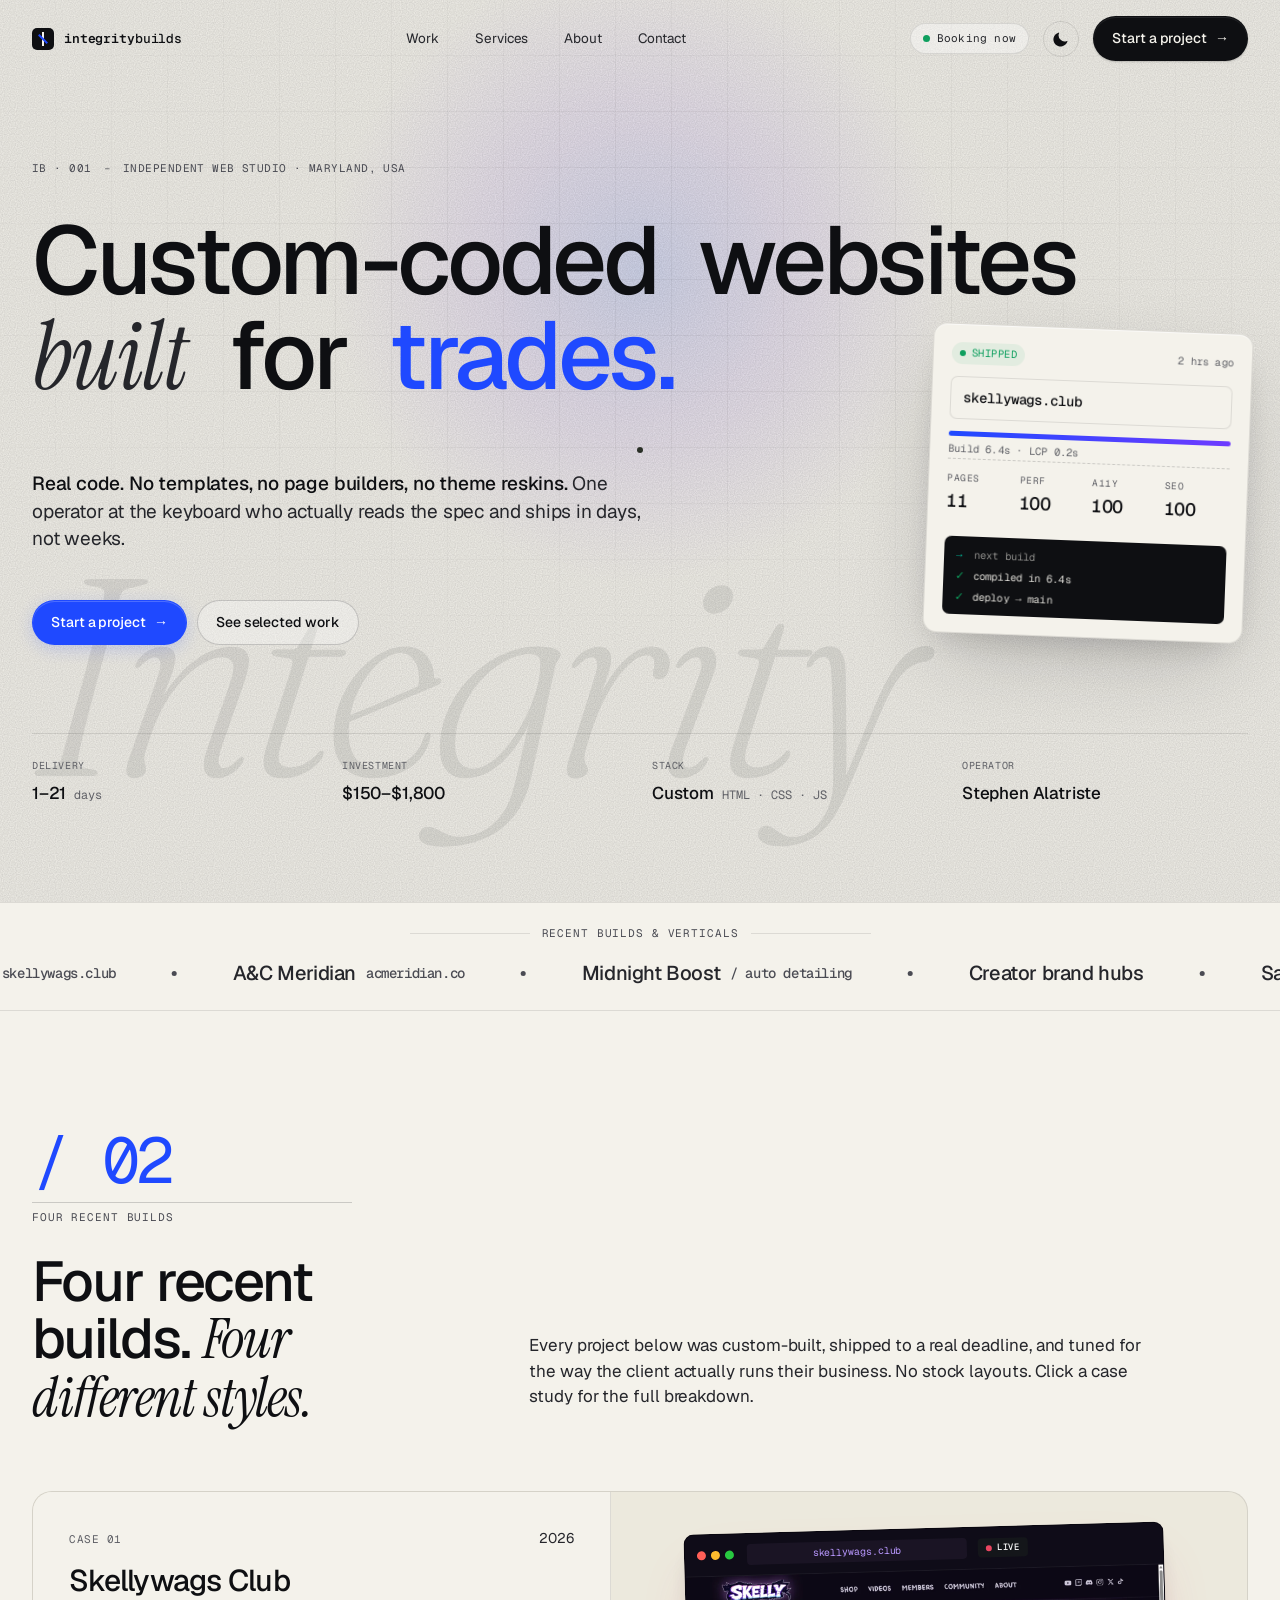
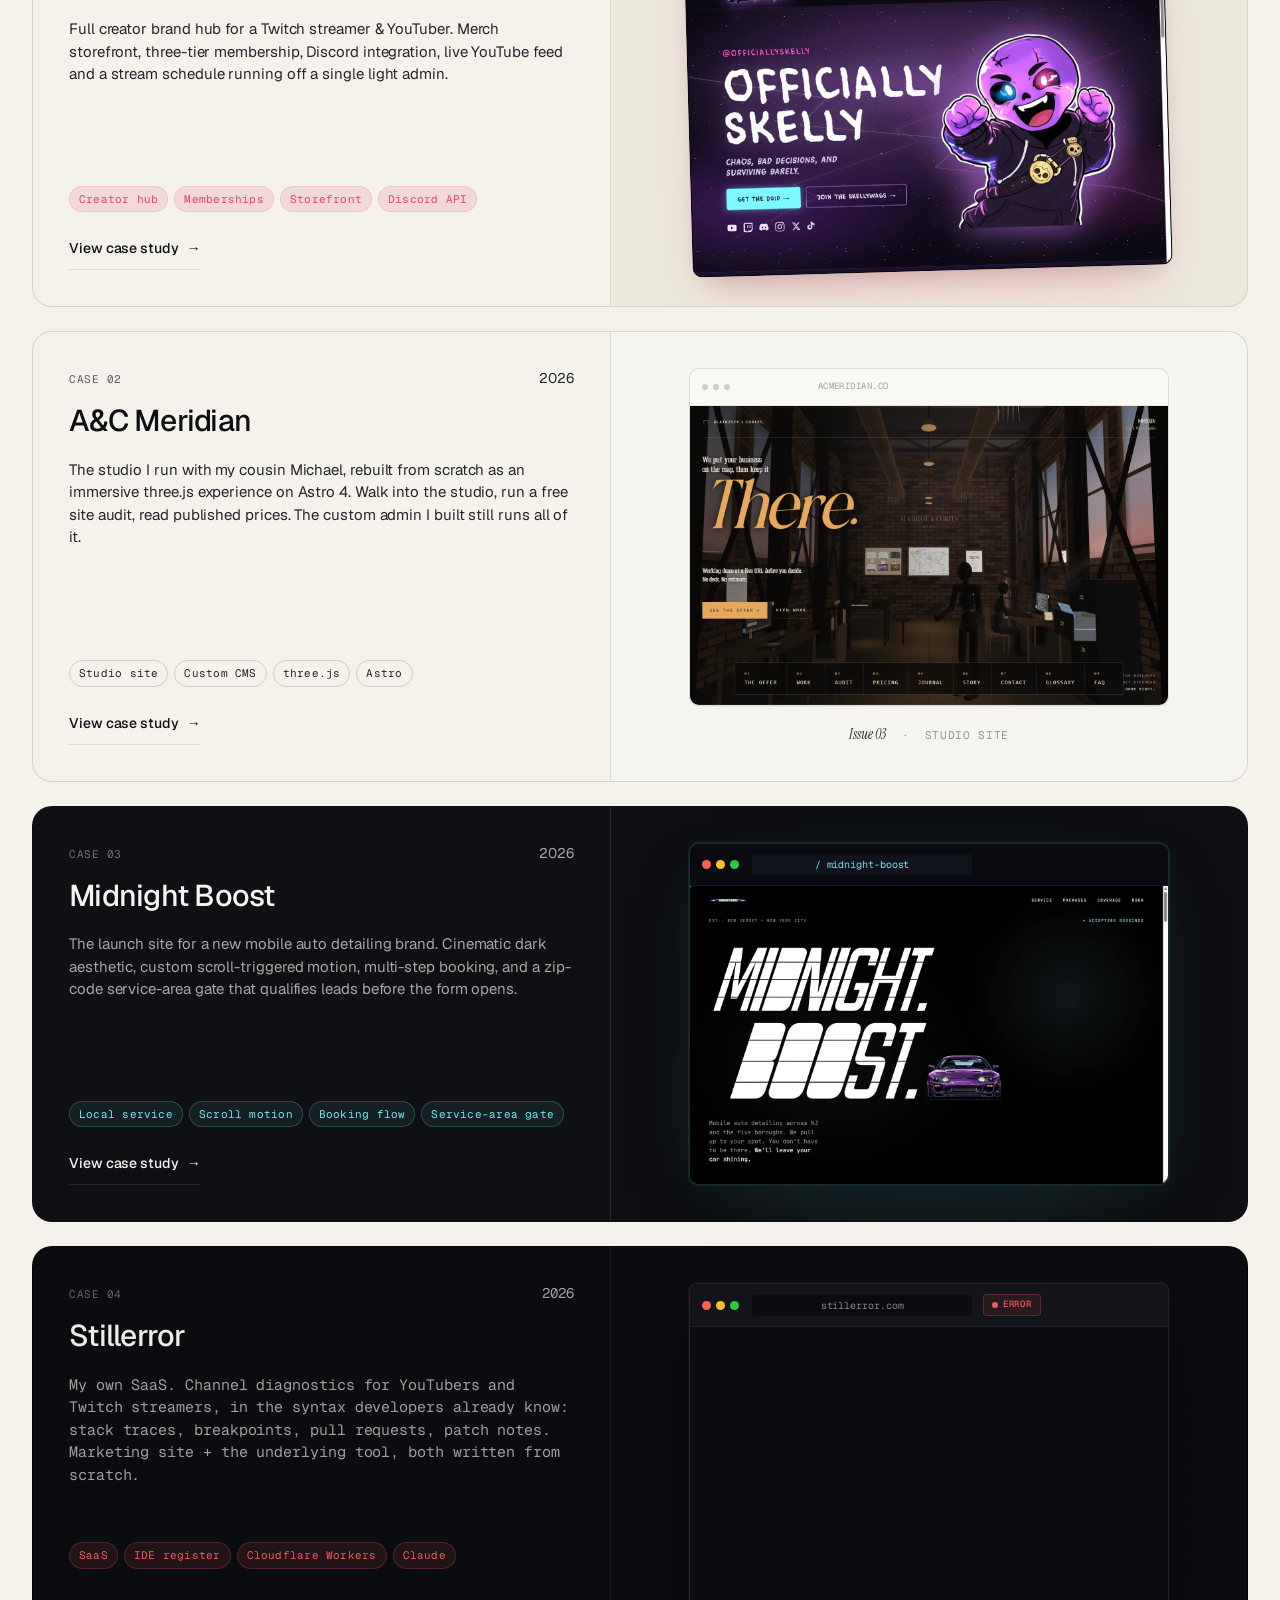
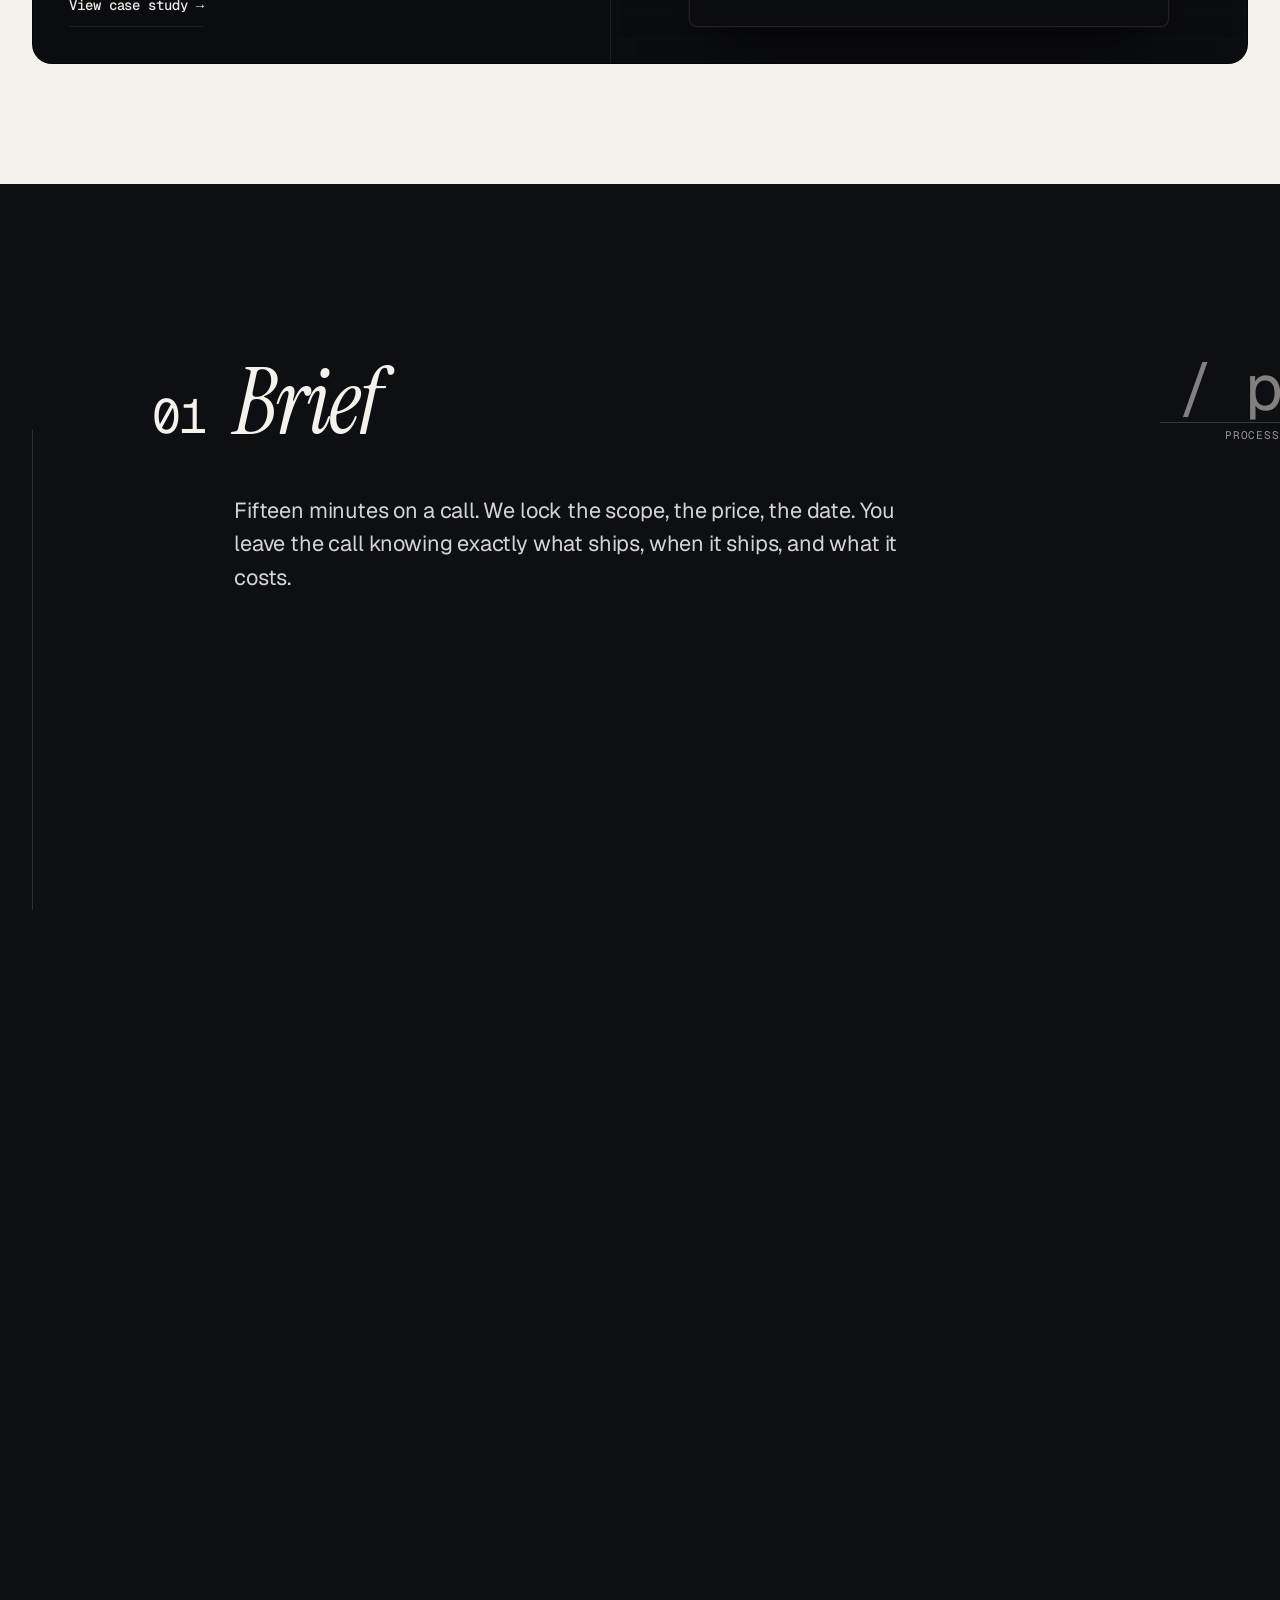
==== index.html @ 6f281c6d "Initial commit: IntegrityBuilds portfolio site Source for https://integritybuilds.dev. Hand-coded st" ====
<!doctype html>
<html lang="en">
<head>
  <meta charset="utf-8" />
  <meta name="viewport" content="width=device-width, initial-scale=1" />
  <script src="theme-init.js"></script>
  <link rel="icon" href="favicon.svg" type="image/svg+xml" />
  <link rel="icon" href="favicon.ico" sizes="any" />
  <link rel="apple-touch-icon" href="favicon-64.png" />
  <meta name="description" content="Stephen Alatriste. Maryland. Custom-coded websites for content creators and small businesses. No templates. Live in days, not weeks." />
  <link rel="canonical" href="https://integritybuilds.dev/" />
  <meta property="og:type" content="website" />
  <meta property="og:url" content="https://integritybuilds.dev/" />
  <meta property="og:title" content="IntegrityBuilds. Custom-coded websites for creators & small business" />
  <meta property="og:description" content="Stephen Alatriste. Maryland. Custom-coded websites for content creators and small businesses. No templates. Live in days, not weeks." />
  <meta property="og:image" content="https://integritybuilds.dev/images/og/index.jpg" />
  <meta property="og:image:width" content="1200" />
  <meta property="og:image:height" content="630" />
  <meta name="twitter:card" content="summary_large_image" />
  <meta name="twitter:title" content="IntegrityBuilds. Custom-coded websites for creators & small business" />
  <meta name="twitter:description" content="Stephen Alatriste. Maryland. Custom-coded websites for content creators and small businesses. No templates. Live in days, not weeks." />
  <meta name="twitter:image" content="https://integritybuilds.dev/images/og/index.jpg" />
  <title>IntegrityBuilds. Custom-coded websites for creators &amp; small business</title>
  <link rel="preload" as="font" type="font/woff2" crossorigin href="vendor/fonts/geist-latin.woff2" />
  <link rel="stylesheet" href="styles.css?v=__BUILD__" />
  <script src="vendor/lenis-1.1.13.min.js" defer></script>
  <script type="application/ld+json">
  {
    "@context": "https://schema.org",
    "@graph": [
      {
        "@type": "Person",
        "@id": "https://integritybuilds.dev/#stephen",
        "name": "Stephen Alatriste",
        "jobTitle": "Founder, IntegrityBuilds",
        "url": "https://integritybuilds.dev/",
        "email": "stephenalatriste@integritybuilds.dev",
        "address": { "@type": "PostalAddress", "addressRegion": "MD", "addressCountry": "US" },
        "knowsAbout": ["Web development", "HTML", "CSS", "JavaScript", "Custom websites", "Creator economy", "Local business websites"],
        "sameAs": [
          "https://www.fiverr.com/integritybuilds",
          "https://www.upwork.com/freelancers/stephena125"
        ]
      },
      {
        "@type": ["ProfessionalService", "Organization"],
        "@id": "https://integritybuilds.dev/#studio",
        "name": "IntegrityBuilds",
        "url": "https://integritybuilds.dev/",
        "logo": "https://integritybuilds.dev/favicon-64.png",
        "image": "https://integritybuilds.dev/images/og/index.jpg",
        "founder": { "@id": "https://integritybuilds.dev/#stephen" },
        "areaServed": "Worldwide",
        "priceRange": "$150-$1,800",
        "description": "Custom-coded websites for content creators and small businesses. No templates, no page builders.",
        "contactPoint": {
          "@type": "ContactPoint",
          "contactType": "customer service",
          "email": "stephenalatriste@integritybuilds.dev",
          "availableLanguage": ["en"]
        },
        "sameAs": [
          "https://www.fiverr.com/integritybuilds",
          "https://www.upwork.com/freelancers/stephena125"
        ],
        "hasOfferCatalog": {
          "@type": "OfferCatalog",
          "name": "Website services",
          "itemListElement": [
            { "@type": "Offer", "itemOffered": { "@type": "Service", "name": "Landing Page", "serviceType": "Landing page design and development", "provider": { "@id": "https://integritybuilds.dev/#studio" } }, "priceSpecification": { "@type": "PriceSpecification", "minPrice": 150, "maxPrice": 400, "priceCurrency": "USD" } },
            { "@type": "Offer", "itemOffered": { "@type": "Service", "name": "Small Business Site", "serviceType": "Small business website design and development", "provider": { "@id": "https://integritybuilds.dev/#studio" } }, "priceSpecification": { "@type": "PriceSpecification", "minPrice": 400, "maxPrice": 900, "priceCurrency": "USD" } },
            { "@type": "Offer", "itemOffered": { "@type": "Service", "name": "Creator Brand Hub", "serviceType": "Creator brand hub design and development", "provider": { "@id": "https://integritybuilds.dev/#studio" } }, "priceSpecification": { "@type": "PriceSpecification", "minPrice": 900, "maxPrice": 1800, "priceCurrency": "USD" } }
          ]
        }
      }
    ]
  }
  </script>
</head>
<body>

  <a href="#work" class="skip-to-content">Skip to content</a>
  <!-- ================== NAV ================== -->
  <nav class="nav">
    <div class="wrap nav-inner">
      <a class="brand" href="index.html" aria-label="IntegrityBuilds home">
        <span class="brand-mark" aria-hidden="true"></span>
        <span class="brand-name"><b>integrity</b>builds</span>
      </a>
      <div class="nav-links">
        <a href="#work">Work</a>
        <a href="#services">Services</a>
        <a href="#about">About</a>
        <a href="#contact">Contact</a>
      </div>
      <div class="nav-right">
        <span class="status-pill"><span class="status-dot"></span> Booking now</span>
        <button type="button" class="theme-toggle" data-theme-toggle aria-label="Toggle dark mode" title="Toggle dark mode">
          <svg class="theme-icon theme-icon-sun" viewBox="0 0 24 24" width="18" height="18" aria-hidden="true">
            <circle cx="12" cy="12" r="4" fill="currentColor" />
            <g stroke="currentColor" stroke-width="1.6" stroke-linecap="round">
              <line x1="12" y1="2" x2="12" y2="5" />
              <line x1="12" y1="19" x2="12" y2="22" />
              <line x1="2" y1="12" x2="5" y2="12" />
              <line x1="19" y1="12" x2="22" y2="12" />
              <line x1="4.5" y1="4.5" x2="6.6" y2="6.6" />
              <line x1="17.4" y1="17.4" x2="19.5" y2="19.5" />
              <line x1="4.5" y1="19.5" x2="6.6" y2="17.4" />
              <line x1="17.4" y1="6.6" x2="19.5" y2="4.5" />
            </g>
          </svg>
          <svg class="theme-icon theme-icon-moon" viewBox="0 0 24 24" width="18" height="18" aria-hidden="true">
            <path d="M20 14.5A8 8 0 0 1 9.5 4a0.5 0.5 0 0 0-0.8-0.5A9.5 9.5 0 1 0 20.5 15.3a0.5 0.5 0 0 0-0.5-0.8z" fill="currentColor" />
          </svg>
        </button>
        <a href="#contact" class="btn btn-primary">Start a project <span class="arrow">→</span></a>
      </div>
    </div>
  </nav>

  <main>

  <!-- ================== HERO ================== -->
  <header class="hero">
    <div class="hero-grid" aria-hidden="true"></div>
    <div class="hero-aurora" aria-hidden="true"></div>
    <div class="hero-noise" aria-hidden="true"></div>
    <div class="hero-mark" aria-hidden="true">Integrity</div>

    <div class="wrap hero-inner">
      <div class="hero-top-row">
        <span class="mono">IB · 001</span>
        <span class="mono" style="color:var(--mute)">–</span>
        <span class="mono">Independent web studio · Maryland, USA</span>
      </div>

      <h1 class="hero-h1 kinetic-reveal">
        <span class="kw lede-stress">Custom-coded</span>
        <span class="kw">websites</span>
        <span class="kw"><span class="serif-italic">built</span></span>
        <span class="kw">for</span>
        <span class="kw word-cycle" aria-live="polite">
          <span class="cycle-track">
            <span class="cw">creators.</span>
            <span class="cw">streamers.</span>
            <span class="cw">trades.</span>
            <span class="cw">retailers.</span>
            <span class="cw">founders.</span>
            <span class="cw">shops.</span>
          </span>
        </span>
      </h1>

      <!-- floating product card - Stripe-style hero composition -->
      <aside class="ship-card" aria-hidden="true">
        <div class="ship-card-head">
          <span class="ship-live"><span class="ship-dot"></span> Shipped</span>
          <span class="ship-time">2 hrs ago</span>
        </div>
        <div class="ship-card-url">skellywags.club</div>
        <div class="ship-bar">
          <div class="ship-bar-fill"></div>
          <span class="ship-bar-label">Build 6.4s · LCP 0.2s</span>
        </div>
        <div class="ship-card-foot">
          <div class="ship-stat"><span class="ship-stat-k">Pages</span><span class="ship-stat-v">11</span></div>
          <div class="ship-stat"><span class="ship-stat-k">Perf</span><span class="ship-stat-v">100</span></div>
          <div class="ship-stat"><span class="ship-stat-k">A11y</span><span class="ship-stat-v">100</span></div>
          <div class="ship-stat"><span class="ship-stat-k">SEO</span><span class="ship-stat-v">100</span></div>
        </div>
        <div class="ship-card-log">
          <span class="log-line"><span class="log-tag">→</span> next build</span>
          <span class="log-line ok"><span class="log-tag">✓</span> compiled in 6.4s</span>
          <span class="log-line ok"><span class="log-tag">✓</span> deploy → main</span>
        </div>
      </aside>

      <div class="hero-sub-row">
        <p class="hero-sub">
          <b>Real code. No templates, no page builders, no theme reskins.</b>
          One operator at the keyboard who actually reads the spec and ships in days, not weeks.
        </p>
        <div class="hero-ctas">
          <a class="btn btn-accent" href="#contact">Start a project <span class="arrow">→</span></a>
          <a class="btn btn-ghost" href="#work">See selected work</a>
        </div>
      </div>

      <div class="hero-meta">
        <div class="hero-meta-cell">
          <span class="mono-tiny">Delivery</span>
          <div class="v">1–21 <small>days</small></div>
        </div>
        <div class="hero-meta-cell">
          <span class="mono-tiny">Investment</span>
          <div class="v">$150–$1,800</div>
        </div>
        <div class="hero-meta-cell">
          <span class="mono-tiny">Stack</span>
          <div class="v">Custom <small>HTML · CSS · JS</small></div>
        </div>
        <div class="hero-meta-cell">
          <span class="mono-tiny">Operator</span>
          <div class="v">Stephen Alatriste</div>
        </div>
      </div>
    </div>
  </header>

  <!-- ================== MARQUEE / TRUST ================== -->
  <section class="marquee-section">
    <div class="wrap">
      <div class="label">Recent builds &amp; verticals</div>
    </div>
    <div class="marquee">
      <span class="marquee-item">Skellywags Club <span class="domain">skellywags.club</span></span>
      <span class="marquee-item"><span class="dot"></span></span>
      <span class="marquee-item">A&amp;C Meridian <span class="domain">acmeridian.co</span></span>
      <span class="marquee-item"><span class="dot"></span></span>
      <span class="marquee-item">Midnight Boost <span class="domain">/ auto detailing</span></span>
      <span class="marquee-item"><span class="dot"></span></span>
      <span class="marquee-item">Creator brand hubs</span>
      <span class="marquee-item"><span class="dot"></span></span>
      <span class="marquee-item">SaaS landing pages</span>
      <span class="marquee-item"><span class="dot"></span></span>
      <span class="marquee-item">Local service businesses</span>
      <span class="marquee-item"><span class="dot"></span></span>
      <!-- duplicate for seamless loop -->
      <span class="marquee-item">Skellywags Club <span class="domain">skellywags.club</span></span>
      <span class="marquee-item"><span class="dot"></span></span>
      <span class="marquee-item">A&amp;C Meridian <span class="domain">acmeridian.co</span></span>
      <span class="marquee-item"><span class="dot"></span></span>
      <span class="marquee-item">Midnight Boost <span class="domain">/ auto detailing</span></span>
      <span class="marquee-item"><span class="dot"></span></span>
      <span class="marquee-item">Creator brand hubs</span>
      <span class="marquee-item"><span class="dot"></span></span>
      <span class="marquee-item">SaaS landing pages</span>
      <span class="marquee-item"><span class="dot"></span></span>
      <span class="marquee-item">Local service businesses</span>
      <span class="marquee-item"><span class="dot"></span></span>
    </div>
  </section>

  <!-- ================== SELECTED WORK ================== -->
  <section class="section" id="work">
    <div class="wrap">
      <div class="section-head reveal">
        <div>
          <div class="section-eyebrow">
            <span class="num">/ 02</span>
            <span class="lbl">Four recent builds</span>
          </div>
          <h2>Four recent builds. <span class="serif-italic">Four different styles.</span></h2>
        </div>
        <p class="section-desc">
          Every project below was custom-built, shipped to a real deadline, and tuned for the way the
          client actually runs their business. No stock layouts. Click a case study for the full breakdown.
        </p>
      </div>

      <div class="work-grid">
        <!-- Skellywags -->
        <a href="work/skellywags.html" class="work-card work-card-skelly reveal">
          <div class="work-card-meta">
            <div class="work-card-row">
              <span class="k">Case 01</span>
              <span class="v">2026</span>
            </div>
            <h3 class="work-card-title">Skellywags Club</h3>
            <p class="work-card-summary">
              Full creator brand hub for a Twitch streamer &amp; YouTuber. Merch storefront,
              three-tier membership, Discord integration, live YouTube feed and a stream
              schedule running off a single light admin.
            </p>
            <div class="work-tags">
              <span class="work-tag">Creator hub</span>
              <span class="work-tag">Memberships</span>
              <span class="work-tag">Storefront</span>
              <span class="work-tag">Discord API</span>
            </div>
            <span class="work-card-link">View case study <span class="arrow">→</span></span>
          </div>
          <div class="work-card-preview">
            <div class="preview-window preview-skelly has-image">
              <div class="preview-chrome">
                <span class="dot"></span><span class="dot"></span><span class="dot"></span>
                <span class="url">skellywags.club</span>
                <span class="chrome-pill chrome-pill-live"><span class="chrome-pill-dot"></span>LIVE</span>
              </div>
              <div class="preview-body">
                <img src="images/work/skellywags.webp" alt="Skellywags Club home page" loading="eager" decoding="async" fetchpriority="high" width="1440" height="900" />
              </div>
            </div>
          </div>
        </a>

        <!-- A&C Meridian -->
        <a href="work/acmeridian.html" class="work-card work-card-meridian reveal">
          <div class="work-card-meta">
            <div class="work-card-row">
              <span class="k">Case 02</span>
              <span class="v">2026</span>
            </div>
            <h3 class="work-card-title">A&amp;C Meridian</h3>
            <p class="work-card-summary">
              The studio I run with my cousin Michael, rebuilt from scratch as an immersive
              three.js experience on Astro 4. Walk into the studio, run a free site audit, read
              published prices. The custom admin I built still runs all of it.
            </p>
            <div class="work-tags">
              <span class="work-tag">Studio site</span>
              <span class="work-tag">Custom CMS</span>
              <span class="work-tag">three.js</span>
              <span class="work-tag">Astro</span>
            </div>
            <span class="work-card-link">View case study <span class="arrow">→</span></span>
          </div>
          <div class="work-card-preview">
            <div class="preview-window preview-meridian has-image">
              <div class="preview-chrome">
                <span class="dot"></span><span class="dot"></span><span class="dot"></span>
                <span class="url">acmeridian.co</span>
              </div>
              <div class="preview-body">
                <img src="images/work/acmeridian.webp" alt="A&amp;C Meridian home page" loading="lazy" decoding="async" width="1440" height="900" />
              </div>
            </div>
            <p class="preview-caption"><span class="serif-italic">Issue 03</span> &nbsp;·&nbsp; Studio site</p>
          </div>
        </a>

        <!-- Midnight Boost -->
        <a href="work/midnight-boost.html" class="work-card work-card-midnight reveal">
          <div class="work-card-meta">
            <div class="work-card-row">
              <span class="k">Case 03</span>
              <span class="v">2026</span>
            </div>
            <h3 class="work-card-title">Midnight Boost</h3>
            <p class="work-card-summary">
              The launch site for a new mobile auto detailing brand. Cinematic dark
              aesthetic, custom scroll-triggered motion, multi-step booking, and a
              zip-code service-area gate that qualifies leads before the form opens.
            </p>
            <div class="work-tags">
              <span class="work-tag">Local service</span>
              <span class="work-tag">Scroll motion</span>
              <span class="work-tag">Booking flow</span>
              <span class="work-tag">Service-area gate</span>
            </div>
            <span class="work-card-link">View case study <span class="arrow">→</span></span>
          </div>
          <div class="work-card-preview">
            <div class="preview-window preview-midnight has-image">
              <div class="preview-chrome">
                <span class="dot"></span><span class="dot"></span><span class="dot"></span>
                <span class="url">/ midnight-boost</span>
              </div>
              <div class="preview-body">
                <img src="images/work/midnight-boost.webp" alt="Midnight Boost mobile auto detailing home page" loading="lazy" decoding="async" width="1440" height="900" />
              </div>
            </div>
          </div>
        </a>

        <!-- Stillerror -->
        <a href="work/stillerror.html" class="work-card work-card-stillerror reveal">
          <div class="work-card-meta">
            <div class="work-card-row">
              <span class="k">Case 04</span>
              <span class="v">2026</span>
            </div>
            <h3 class="work-card-title">Stillerror</h3>
            <p class="work-card-summary">
              My own SaaS. Channel diagnostics for YouTubers and Twitch streamers, in the
              syntax developers already know: stack traces, breakpoints, pull requests,
              patch notes. Marketing site + the underlying tool, both written from scratch.
            </p>
            <div class="work-tags">
              <span class="work-tag">SaaS</span>
              <span class="work-tag">IDE register</span>
              <span class="work-tag">Cloudflare Workers</span>
              <span class="work-tag">Claude</span>
            </div>
            <span class="work-card-link">View case study <span class="arrow">→</span></span>
          </div>
          <div class="work-card-preview">
            <div class="preview-window preview-stillerror has-image">
              <div class="preview-chrome">
                <span class="dot"></span><span class="dot"></span><span class="dot"></span>
                <span class="url">stillerror.com</span>
                <span class="chrome-pill chrome-pill-error"><span class="chrome-pill-dot"></span>ERROR</span>
              </div>
              <div class="preview-body">
                <img src="images/work/stillerror.webp" alt="Stillerror marketing site home page" loading="lazy" decoding="async" width="1440" height="900" />
              </div>
            </div>
          </div>
        </a>
      </div>
    </div>
  </section>

  <!-- ================== PROCESS (scroll-pinned interstitial) ================== -->
  <section class="process" id="process" aria-label="How a project moves from brief to ship">
    <div class="process-pin">
      <div class="wrap process-stage">
        <div class="process-rail" aria-hidden="true">
          <div class="process-rail-thumb"></div>
        </div>
        <div class="process-eyebrow">
          <span class="process-eyebrow-num">/ p</span>
          <span class="process-eyebrow-lbl">Process</span>
        </div>
        <ol class="process-steps">
          <li class="process-step" data-step="1">
            <span class="process-step-num">01</span>
            <h3 class="process-step-label">Brief</h3>
            <p class="process-step-text">Fifteen minutes on a call. We lock the scope, the price, the date. You leave the call knowing exactly what ships, when it ships, and what it costs.</p>
          </li>
          <li class="process-step" data-step="2">
            <span class="process-step-num">02</span>
            <h3 class="process-step-label">Build</h3>
            <p class="process-step-text">One operator at the keyboard. Every line of HTML, CSS, and JavaScript read and written by hand. No delegation, no template reskin, no pattern-matched output.</p>
          </li>
          <li class="process-step" data-step="3">
            <span class="process-step-num">03</span>
            <h3 class="process-step-label">Ship</h3>
            <p class="process-step-text">Days, not weeks. On your domain, in your hosting account, with the source code handed off. You own everything. I'm here when you need me, gone when you don't.</p>
          </li>
        </ol>
      </div>
    </div>
  </section>

  <!-- ================== SERVICES & PRICING ================== -->
  <section class="section" id="services" style="padding-top: 40px;">
    <div class="wrap">
      <div class="section-head reveal">
        <div>
          <div class="section-eyebrow">
            <span class="num">/ 03</span>
            <span class="lbl">Services &amp; pricing</span>
          </div>
          <h2>Three tiers. Fixed scope. Predictable delivery.</h2>
        </div>
        <p class="section-desc">
          Pick the tier closest to your project and we'll lock the scope on a 15-minute call.
          Pricing is flat once we agree. No hourly creep, no surprise invoices. Payment is split 50/50:
          half on kickoff, half on launch.
        </p>
      </div>

      <div class="services-grid">
        <!-- Landing -->
        <div class="service-card reveal">
          <div class="service-head">
            <span class="mono-tiny">Tier I</span>
            <div class="service-name">Landing Page</div>
            <div class="service-sub">One-page conversion site for a single product, launch, or campaign.</div>
          </div>
          <div class="price-row">
            <div class="price-amount">$150</div>
            <div class="price-range">– $400</div>
          </div>
          <div class="service-divider"></div>
          <ul class="service-feat">
            <li>Single-page custom build, mobile-first</li>
            <li>Hero, features, social proof, CTA</li>
            <li>Email capture wired to your tool</li>
            <li>Analytics &amp; basic SEO meta</li>
            <li>2 revision rounds included</li>
          </ul>
          <div class="service-foot">
            <span class="service-deliver">↳ 5-day delivery</span>
            <a href="#contact" class="btn btn-ghost">Brief me <span class="arrow">→</span></a>
          </div>
        </div>

        <!-- Small business - featured -->
        <div class="service-card featured reveal" style="--reveal-delay: 80ms">
          <span class="featured-badge">Most booked</span>
          <div class="service-head">
            <span class="mono-tiny">Tier II</span>
            <div class="service-name">Small Business Site</div>
            <div class="service-sub">Multi-page site for service businesses, retailers, contractors.</div>
          </div>
          <div class="price-row">
            <div class="price-amount">$400</div>
            <div class="price-range">– $900</div>
          </div>
          <div class="service-divider"></div>
          <ul class="service-feat">
            <li>3–6 pages, custom design + code</li>
            <li>Contact / booking / quote forms</li>
            <li>Local SEO setup + Google Business sync</li>
            <li>Editable copy blocks (no CMS overhead)</li>
            <li>3 revision rounds included</li>
          </ul>
          <div class="service-foot">
            <span class="service-deliver">↳ 7–14 day delivery</span>
            <a href="#contact" class="btn btn-primary" style="background:var(--paper); color:var(--ink);">Brief me <span class="arrow">→</span></a>
          </div>
        </div>

        <!-- Creator brand hub -->
        <div class="service-card reveal" style="--reveal-delay: 160ms">
          <div class="service-head">
            <span class="mono-tiny">Tier III</span>
            <div class="service-name">Creator Brand Hub</div>
            <div class="service-sub">Full creator ecosystem: merch, members, integrations.</div>
          </div>
          <div class="price-row">
            <div class="price-amount">$900</div>
            <div class="price-range">– $1,800</div>
          </div>
          <div class="service-divider"></div>
          <ul class="service-feat">
            <li>Multi-page custom site with brand system</li>
            <li>Merch storefront + checkout</li>
            <li>Membership tiers + gated content</li>
            <li>Platform integrations (YouTube, Discord, Twitch)</li>
            <li>Unlimited revisions during build window</li>
          </ul>
          <div class="service-foot">
            <span class="service-deliver">↳ 14–21 day delivery</span>
            <a href="#contact" class="btn btn-ghost">Brief me <span class="arrow">→</span></a>
          </div>
        </div>
      </div>
    </div>
  </section>

  <!-- ================== ABOUT ================== -->
  <section class="section" id="about" style="padding-top: 40px;">
    <div class="wrap">
      <div class="section-head reveal">
        <div>
          <div class="section-eyebrow">
            <span class="num">/ 04</span>
            <span class="lbl">About the operator</span>
          </div>
          <h2>One person. Eight years on the web. Zero outsourcing.</h2>
        </div>
        <p class="section-desc">
          When you hire IntegrityBuilds you're not hiring an agency that subcontracts to someone
          in another time zone. You're hiring me, directly. The same person reads your brief, writes
          the code, and answers your messages.
        </p>
      </div>

      <div class="about">
        <div class="about-prose reveal">
          <p>
            I'm Stephen. Based in Maryland, USAF veteran, former intelligence analyst.
            Building websites started as a kid's hobby. <em>I started with templates and
            outgrew them.</em>
          </p>
          <p>
            The intel work taught me to read a brief carefully, ask the right questions, and
            deliver something that actually answers them. Eight years of building on my own taught
            me the rest: how to make a site load fast, how to balance how it looks with how it
            works, and how to handle the unglamorous parts like security, SEO, and deploys without
            breaking anything.
          </p>
          <p>
            <strong>IntegrityBuilds is the studio version of that.</strong> Every site is custom-coded
            for the client. No themes, no page builders, no template reskins. If it ships under my
            name, I wrote it.
          </p>
        </div>

        <aside class="about-card reveal" style="--reveal-delay: 100ms">
          <div class="about-card-head">
            <div class="about-avatar">SA</div>
            <div>
              <div class="about-card-name">Stephen Alatriste</div>
              <div class="about-card-role">Founder · IntegrityBuilds</div>
            </div>
          </div>
          <div class="about-card-rows">
            <div class="about-card-row">
              <span class="k">Based</span>
              <span class="v">Maryland, USA</span>
            </div>
            <div class="about-card-row">
              <span class="k">Experience</span>
              <span class="v accent">8 years on the web</span>
            </div>
            <div class="about-card-row">
              <span class="k">Background</span>
              <span class="v">USAF veteran · intel analyst</span>
            </div>
            <div class="about-card-row">
              <span class="k">Stack</span>
              <span class="v">HTML, CSS, JavaScript</span>
            </div>
            <div class="about-card-row">
              <span class="k">Booking</span>
              <span class="v">Direct &amp; via Fiverr</span>
            </div>
            <div class="about-card-row">
              <span class="k">Status</span>
              <span class="v"><span class="signal">● Booking <span data-current-month>May</span></span></span>
            </div>
          </div>
        </aside>
      </div>
    </div>
  </section>

  <!-- ================== CTA ================== -->
  <section class="cta-section" id="contact">
    <div class="wrap">
      <div class="cta-card reveal">
        <span class="mono">/ 05 · Let's build it</span>
        <h2>Idea? <span class="serif-italic">Let's build it.</span></h2>

        <form class="intake-form" id="intake-form" novalidate>
          <div class="intake-row">
            <label class="intake-field">
              <span class="intake-label">Your name</span>
              <input type="text" name="name" required autocomplete="name" placeholder="First and last" />
            </label>
            <label class="intake-field">
              <span class="intake-label">Email</span>
              <input type="email" name="email" required autocomplete="email" placeholder="you@yourdomain.com" />
            </label>
          </div>

          <label class="intake-field">
            <span class="intake-label">Project type</span>
            <select name="project_type">
              <option value="">Pick the closest match (optional)</option>
              <option value="landing">Tier I · Landing page</option>
              <option value="small-business">Tier II · Small business site</option>
              <option value="creator-hub">Tier III · Creator brand hub</option>
              <option value="other">Something else</option>
            </select>
          </label>

          <label class="intake-field">
            <span class="intake-label">Tell me about the project</span>
            <textarea name="project_brief" required rows="5" placeholder="What is it, who's it for, when do you need it live, anything that would help me read the brief."></textarea>
          </label>

          <div class="intake-row">
            <label class="intake-field">
              <span class="intake-label">First preferred time</span>
              <input type="datetime-local" name="slot_1" required />
            </label>
            <label class="intake-field">
              <span class="intake-label">Second preferred time <small>(optional)</small></span>
              <input type="datetime-local" name="slot_2" />
            </label>
          </div>

          <input type="hidden" name="timezone" id="intake-timezone" />
          <input type="hidden" name="referrer" id="intake-referrer" />

          <!-- Honeypot. Hidden from real users (off-screen + aria-hidden +
               tabindex=-1 + autocomplete off). Bots fill every input they
               find; the server silently drops any submission where this
               field has a value. Replaces Turnstile to keep the console
               clean for visitors who open devtools. -->
          <div class="intake-honeypot" aria-hidden="true">
            <label>
              Website
              <input type="text" name="website" tabindex="-1" autocomplete="off" />
            </label>
          </div>

          <div class="intake-footer">
            <p class="intake-note">
              Submit and I'll reply within 24 hours with a calendar invite for whichever
              slot still works on my end. Direct, one operator, no SaaS scheduling middleman.
            </p>
            <button type="submit" class="btn btn-accent intake-submit">
              <span class="intake-submit-label">Send brief</span>
              <span class="arrow">→</span>
            </button>
          </div>
        </form>

        <div class="intake-success" id="intake-success" hidden>
          <span class="mono">/ Received</span>
          <h3>Got it. <span class="serif-italic">I'll reply within 24 hours.</span></h3>
          <p>
            Your brief landed in my inbox. I'll write back from <b>stephenalatriste@integritybuilds.dev</b>
            with confirmation of one of your preferred times. If you don't see anything within a
            day, check spam, then email me directly.
          </p>
        </div>

        <div class="intake-fallback">
          <span class="l">Or reach out direct</span>
          <a href="mailto:stephenalatriste@integritybuilds.dev">stephenalatriste@integritybuilds.dev</a>
          <span class="l">Or via Fiverr</span>
          <a href="https://www.fiverr.com/integritybuilds" target="_blank" rel="noopener">fiverr.com/integritybuilds</a>
        </div>
      </div>
    </div>
  </section>

  <!-- ================== FOOTER ================== -->
  </main>
  <footer class="footer">
    <div class="wrap">
      <div class="footer-grid">
        <div class="footer-col footer-brand-row">
          <a class="brand" href="index.html" aria-label="IntegrityBuilds home" style="margin-bottom: 8px;">
            <span class="brand-mark" aria-hidden="true"></span>
            <span class="brand-name"><b>integrity</b>builds</span>
          </a>
          <p>Custom-coded websites for content creators and small businesses. Built one at a time, in Maryland.</p>
        </div>
        <div class="footer-col">
          <h3>Studio</h3>
          <a href="#work">Selected work</a>
          <a href="#services">Services</a>
          <a href="#about">About</a>
        </div>
        <div class="footer-col">
          <h3>Case studies</h3>
          <a href="work/skellywags.html">Skellywags Club</a>
          <a href="work/acmeridian.html">A&amp;C Meridian</a>
          <a href="work/midnight-boost.html">Midnight Boost</a>
          <a href="work/stillerror.html">Stillerror</a>
        </div>
        <div class="footer-col">
          <h3>Contact</h3>
          <a href="mailto:stephenalatriste@integritybuilds.dev">stephenalatriste@integritybuilds.dev</a>
          <a href="https://www.fiverr.com/integritybuilds" target="_blank" rel="noopener">Fiverr profile ↗</a>
          <a href="/privacy">Privacy</a>
          <span style="color:var(--mute)">Maryland, USA</span>
        </div>
      </div>
      <div class="footer-bottom">
        <span class="mono-tiny">© <span data-year>2026</span> IntegrityBuilds · Stephen Alatriste · All rights reserved</span>
        <span class="mono-tiny">v 1.0 · custom · no templates</span>
      </div>
    </div>
  </footer>

  <script src="main.js?v=__BUILD__"></script>
</body>
</html>
---- styles.css ----
/* ------------------------------------------------------------------
   Self-hosted fonts. Latin subset only. Variable woff2 covers all the
   weights/widths we use, so one file per face. Eliminates the Google
   Fonts CDN roundtrip from the LCP path.
   ------------------------------------------------------------------ */
@font-face {
  font-family: 'Geist';
  font-style: normal;
  font-weight: 100 900;
  font-display: swap;
  src: url('/vendor/fonts/geist-latin.woff2') format('woff2');
}
@font-face {
  font-family: 'Geist Mono';
  font-style: normal;
  font-weight: 100 900;
  font-display: swap;
  src: url('/vendor/fonts/geist-mono-latin.woff2') format('woff2');
}
@font-face {
  font-family: 'Fraunces';
  font-style: italic;
  font-weight: 100 900;
  font-display: swap;
  src: url('/vendor/fonts/fraunces-italic-latin.woff2') format('woff2');
}
@font-face {
  font-family: 'Instrument Serif';
  font-style: normal;
  font-weight: 400;
  font-display: swap;
  src: url('/vendor/fonts/instrument-serif-latin.woff2') format('woff2');
}
@font-face {
  font-family: 'Instrument Serif';
  font-style: italic;
  font-weight: 400;
  font-display: swap;
  src: url('/vendor/fonts/instrument-serif-italic-latin.woff2') format('woff2');
}

/* ------------------------------------------------------------------
   Lenis smooth scroll. Minimal stylesheet recommended by Lenis.
   ------------------------------------------------------------------ */
html.lenis, html.lenis body { height: auto; }
.lenis.lenis-smooth { scroll-behavior: auto !important; }
.lenis.lenis-smooth [data-lenis-prevent] { overscroll-behavior: contain; }
.lenis.lenis-stopped { overflow: hidden; }
.lenis.lenis-smooth iframe { pointer-events: none; }

/* ------------------------------------------------------------------
   IntegrityBuilds · design tokens & base
   ------------------------------------------------------------------ */
:root {
  /* color */
  --paper: #F4F2EB;
  --paper-2: #ECE9DD;
  --paper-3: #E2DFD1;
  --ink: #0E0F12;
  --ink-2: #25262B;
  --ink-3: #4A4B53;
  /* --mute used to be #75767D which failed 4.5:1 against the paper canvas.
     Bumped to #5F6066 (4.7:1 against #F4F2EB) so secondary text passes
     WCAG AA without fading the visual hierarchy too much. */
  --mute: #5F6066;
  /* Stage = always-dark surfaces (Process, CTA, ship card head, etc).
     In light mode they stand out by being the dark thing on a paper
     canvas. In dark mode the canvas is also dark, so stage shifts to
     a SLIGHTLY deeper black than --paper so it still differentiates. */
  --stage: #0E0F12;
  --stage-2: #25262B;
  --on-stage: #F1EEE3;
  --on-stage-2: rgba(241, 238, 227, 0.66);
  --line: rgba(14, 15, 18, 0.10);
  --line-2: rgba(14, 15, 18, 0.18);
  --accent: #1F49FF;
  --accent-2: #6E3BFF;
  --accent-3: #00C2A0;
  --accent-glow: rgba(31, 73, 255, 0.18);
  /* Per-section accent. Overridden per <section> below.
     Defaults to brand blue. Services shifts to purple. About shifts to teal. */
  --accent-section: #1F49FF;
  --signal: #0E9F5E;
  --warn: #E0701A;

  /* type */
  --font-sans: "Geist", "Söhne", -apple-system, BlinkMacSystemFont, "Segoe UI", sans-serif;
  --font-mono: "Geist Mono", "JetBrains Mono", ui-monospace, "SF Mono", Menlo, monospace;
  --font-serif: "Instrument Serif", "Times New Roman", serif;

  /* radius */
  --r-sm: 6px;
  --r-md: 12px;
  --r-lg: 20px;
  --r-xl: 28px;

  /* easings */
  --ease-out: cubic-bezier(0.22, 0.61, 0.36, 1);
  --ease-in-out: cubic-bezier(0.65, 0, 0.35, 1);
}

/* ---------------- Dark mode ----------------
   Activates via [data-theme="dark"] on <html> (set inline before CSS
   loads by a tiny script in <head>, so first paint never flashes light).
   Inverts the paper/ink palette but keeps the warm accent character.
   Sections that were already dark (Process, CTA, Midnight Boost preview)
   shift to a slightly DIFFERENT dark so they still differentiate from
   the surrounding dark canvas instead of melting into it. */
[data-theme="dark"] {
  --paper: #0E0F12;
  --paper-2: #16181C;
  --paper-3: #1E2026;
  --ink: #F1EEE3;
  --ink-2: #C6C2B5;
  --ink-3: #8E8A7E;
  /* Dark-mode --mute: needs to be light enough to pass 4.5:1 against
     the near-black paper. #9A968B gives ~4.6:1. */
  --mute: #9A968B;
  /* Stage sits BELOW --paper in dark mode so always-dark surfaces
     read as a deeper layer of the same scene, not as inverted oddities. */
  --stage: #050608;
  --stage-2: #14151A;
  --on-stage: #F1EEE3;
  --on-stage-2: rgba(241, 238, 227, 0.66);
  --line: rgba(241, 238, 227, 0.10);
  --line-2: rgba(241, 238, 227, 0.18);
  --accent: #6E8CFF;
  --accent-2: #A78AFF;
  --accent-3: #4DE2C2;
  --accent-glow: rgba(110, 140, 255, 0.22);
  --accent-section: #6E8CFF;
  --signal: #58E08C;
  --warn: #F2A35F;
}
/* Smooth theme transitions only on color-bearing properties. Avoid
   transitioning transform/opacity so the swap doesn't fight existing
   reveal/hover animations. */
html { transition: background-color 220ms var(--ease-out); }
body {
  transition: background-color 220ms var(--ease-out), color 220ms var(--ease-out);
}

/* ---------- dark-mode surface overrides ----------
   Catches everything that needed an explicit dark variant: stage-scoped
   --paper rebinding (so children using var(--paper) as a contrast color
   still get the LIGHT contrast on dark stage), browser-chrome surfaces
   in preview windows, and the Meridian work card paper-on-paper frame. */
[data-theme="dark"] .process,
[data-theme="dark"] .cta-card {
  /* Inside the stage, "the paper color" means "the contrast color."
     Locally re-bind --paper to the light cream so every child that
     wrote color: var(--paper) (because it wanted the LIGHT text on
     a dark stage) still gets light text in dark mode. */
  --paper: var(--on-stage);
}
[data-theme="dark"] .preview-window {
  background: var(--paper-2);
  border-color: var(--line);
}
[data-theme="dark"] .preview-chrome {
  background: var(--paper-3);
  border-bottom-color: rgba(241, 238, 227, 0.06);
}
[data-theme="dark"] .preview-chrome .url {
  background: rgba(0, 0, 0, 0.45);
  color: rgba(241, 238, 227, 0.5);
}
/* Home work card: A&C Meridian's editorial paper-on-paper frame is the
   brightest surface on the page in light mode. In dark mode shift it to
   a deeper paper tone so it still reads editorial without blasting the
   visitor with a white rectangle. The screenshot inside stays as-is
   (it's a real screenshot of a real light website, can't be faked). */
[data-theme="dark"] .work-card-meridian .work-card-preview {
  background: #16151A;
}
/* Inline <code> in case study prose. In light mode the pill is a faint
   black tint; in dark mode it needs a faint white tint instead. */
[data-theme="dark"] .cs-block code,
[data-theme="dark"] .cs-decision code {
  background: rgba(241, 238, 227, 0.08);
  color: var(--ink);
}

/* Theme toggle button. Compact icon-only square in the nav-right cluster.
   Shows sun in dark mode (click to go light); moon in light mode (click to
   go dark). The two SVGs are stacked and the inactive one is hidden via
   data-theme on <html>. Color follows --ink so it stays legible in both. */
.theme-toggle {
  appearance: none;
  display: inline-flex;
  align-items: center;
  justify-content: center;
  width: 36px;
  height: 36px;
  padding: 0;
  border: 1px solid var(--line);
  border-radius: 999px;
  background: transparent;
  color: var(--ink);
  cursor: pointer;
  transition: border-color 200ms var(--ease-out), background-color 200ms var(--ease-out), color 200ms var(--ease-out);
}
.theme-toggle:hover {
  border-color: var(--line-2);
  background: var(--paper-2);
}
.theme-toggle:focus-visible {
  outline: 2px solid var(--accent);
  outline-offset: 2px;
}
.theme-icon { display: block; }
.theme-icon-sun { display: none; }
.theme-icon-moon { display: block; }
[data-theme="dark"] .theme-icon-sun { display: block; }
[data-theme="dark"] .theme-icon-moon { display: none; }

* { box-sizing: border-box; }
[hidden] { display: none !important; }
html, body {
  margin: 0;
  padding: 0;
  background: var(--paper);
  color: var(--ink);
  font-family: var(--font-sans);
  font-feature-settings: "ss01", "cv11";
  -webkit-font-smoothing: antialiased;
  -moz-osx-font-smoothing: grayscale;
  text-rendering: optimizeLegibility;
}
body {
  font-size: 16px;
  line-height: 1.5;
  letter-spacing: -0.005em;
  overflow-x: hidden;
}
a { color: inherit; text-decoration: none; }
img { display: block; max-width: 100%; }
button { font-family: inherit; cursor: pointer; }

/* Skip-to-content link. Visually hidden until focused via keyboard, then
   appears top-left for screen reader / keyboard users to jump past the nav. */
.skip-to-content {
  position: absolute;
  top: 8px;
  left: 8px;
  z-index: 1000;
  padding: 10px 16px;
  background: var(--ink);
  color: var(--paper);
  font-family: var(--font-mono);
  font-size: 13px;
  border-radius: 6px;
  transform: translateY(-160%);
  transition: transform 180ms var(--ease-out);
}
.skip-to-content:focus {
  transform: translateY(0);
  outline: 2px solid var(--accent);
  outline-offset: 3px;
}

/* Keyboard focus. Visible ring on every interactive element when tabbed to,
   never on mouse click. Color binds to --accent-section so it shifts per
   section. The 3px offset gap keeps the ring readable against any bg. */
:focus { outline: none; }
:focus-visible {
  outline: 2px solid var(--accent-section, var(--accent));
  outline-offset: 3px;
  border-radius: 4px;
}
.btn:focus-visible,
.nav-links a:focus-visible {
  outline-offset: 4px;
}
.work-card:focus-visible,
.service-card:focus-visible {
  outline-offset: 6px;
}

/* ---------- type primitives ---------- */
.mono {
  font-family: var(--font-mono);
  font-size: 11px;
  letter-spacing: 0.04em;
  text-transform: uppercase;
  color: var(--ink-3);
}
.mono-tiny {
  font-family: var(--font-mono);
  font-size: 10px;
  letter-spacing: 0.06em;
  text-transform: uppercase;
  color: var(--mute);
}
.serif-italic {
  font-family: var(--font-serif);
  font-style: italic;
  font-weight: 400;
  letter-spacing: -0.02em;
}

h1, h2, h3, h4 {
  font-weight: 500;
  letter-spacing: -0.025em;
  line-height: 1.02;
  margin: 0;
  color: var(--ink);
  text-wrap: balance;
}
/* Body paragraphs of meaningful length get pretty wrapping so the last
   line never orphans a single short word. Modern browsers only. */
.hero-sub,
.section-desc,
.cs-lede,
.cs-method-callout p,
.about-prose p {
  text-wrap: pretty;
}

/* ---------- layout ---------- */
.wrap {
  max-width: 1280px;
  margin: 0 auto;
  padding: 0 32px;
}
@media (max-width: 720px) {
  .wrap { padding: 0 20px; }
}
.rule {
  height: 1px;
  background: var(--line);
  width: 100%;
}

/* ---------- nav ---------- */
.nav {
  position: fixed;
  top: 0; left: 0; right: 0;
  z-index: 100;
  padding: 16px 0;
  transition: backdrop-filter 240ms var(--ease-out), background 240ms var(--ease-out), padding 240ms var(--ease-out);
}
.nav.scrolled {
  padding: 10px 0;
  background: rgba(244, 242, 235, 0.78);
  backdrop-filter: saturate(180%) blur(14px);
  -webkit-backdrop-filter: saturate(180%) blur(14px);
  border-bottom: 1px solid var(--line);
}
.nav-inner {
  display: flex;
  align-items: center;
  justify-content: space-between;
  gap: 32px;
}
.brand {
  display: inline-flex;
  align-items: center;
  gap: 10px;
  min-height: 44px;
  padding: 4px 0;
  font-family: var(--font-mono);
  font-size: 13px;
  letter-spacing: -0.01em;
  color: var(--ink);
}
.brand-mark {
  width: 22px;
  height: 22px;
  border-radius: 5px;
  background: var(--ink);
  position: relative;
  overflow: hidden;
  flex-shrink: 0;
}
.brand-mark::before,
.brand-mark::after {
  content: "";
  position: absolute;
  background: var(--paper);
}
.brand-mark::before {
  /* vertical I */
  left: 50%;
  top: 4px;
  bottom: 4px;
  width: 2px;
  transform: translateX(-50%);
}
.brand-mark::after {
  /* the build slash */
  width: 12px;
  height: 2px;
  top: 50%;
  left: 50%;
  transform: translate(-50%, -50%) rotate(45deg);
  background: var(--accent);
}
.brand-name {
  font-weight: 500;
}
.brand-name b {
  font-weight: 600;
  color: var(--ink);
}
.nav-links {
  display: flex;
  align-items: center;
  gap: 4px;
}
.nav-links a {
  font-size: 13.5px;
  color: var(--ink-2);
  padding: 12px 16px;
  min-height: 44px;
  display: inline-flex;
  align-items: center;
  border-radius: 999px;
  transition: background 160ms var(--ease-out), color 160ms var(--ease-out);
}
.nav-links a:hover {
  background: rgba(14, 15, 18, 0.06);
  color: var(--ink);
}
.nav-right {
  display: flex;
  align-items: center;
  gap: 14px;
}
.status-pill {
  display: inline-flex;
  align-items: center;
  gap: 7px;
  font-family: var(--font-mono);
  font-size: 11px;
  letter-spacing: 0.02em;
  color: var(--ink-2);
  padding: 6px 12px;
  border: 1px solid var(--line);
  border-radius: 999px;
  background: rgba(255, 255, 255, 0.4);
  white-space: nowrap;
}
.status-dot {
  width: 7px;
  height: 7px;
  border-radius: 50%;
  background: var(--signal);
  box-shadow: 0 0 0 0 rgba(14, 159, 94, 0.5);
  animation: pulse 2s infinite var(--ease-out);
}
@keyframes pulse {
  0% { box-shadow: 0 0 0 0 rgba(14, 159, 94, 0.5); }
  70% { box-shadow: 0 0 0 8px rgba(14, 159, 94, 0); }
  100% { box-shadow: 0 0 0 0 rgba(14, 159, 94, 0); }
}

/* ---------- buttons ---------- */
.btn {
  display: inline-flex;
  align-items: center;
  gap: 8px;
  padding: 11px 18px;
  border-radius: 999px;
  font-size: 14px;
  font-weight: 500;
  letter-spacing: -0.005em;
  border: 1px solid transparent;
  transition: transform 160ms var(--ease-out), background 160ms var(--ease-out), border-color 160ms var(--ease-out), color 160ms var(--ease-out), box-shadow 200ms var(--ease-out);
  white-space: nowrap;
  background: transparent;
  color: var(--ink);
}
.btn-primary {
  background: var(--ink);
  color: var(--paper);
  box-shadow: 0 1px 0 rgba(255,255,255,0.08) inset, 0 1px 2px rgba(0,0,0,0.18);
}
.btn-primary:hover {
  transform: translateY(-1px);
  box-shadow: 0 6px 18px rgba(14, 15, 18, 0.22);
}
.btn-ghost {
  border: 1px solid var(--line-2);
  background: rgba(255,255,255,0.3);
}
.btn-ghost:hover {
  background: rgba(255,255,255,0.7);
  border-color: var(--ink);
}
.btn-accent {
  background: var(--accent);
  color: #fff;
  box-shadow: 0 1px 0 rgba(255,255,255,0.2) inset, 0 4px 16px var(--accent-glow);
}
/* Dark mode: --accent is lighter blue, white text fails 4.5:1 contrast.
   Swap to deep ink for legibility (6.5:1 against the lighter accent). */
[data-theme="dark"] .btn-accent {
  color: #0E0F12;
  box-shadow: 0 1px 0 rgba(255,255,255,0.4) inset, 0 4px 16px var(--accent-glow);
}
.btn-accent:hover {
  transform: translateY(-1px);
  box-shadow: 0 8px 22px rgba(31, 73, 255, 0.32);
}
.btn .arrow {
  display: inline-block;
  transition: transform 200ms var(--ease-out);
}
.btn:hover .arrow { transform: translateX(3px); }

/* ---------- hero ---------- */
.hero {
  position: relative;
  padding: 160px 0 96px;
  overflow: hidden;
}

/* cursor-follow aurora */
.hero-aurora {
  position: absolute;
  inset: 0;
  pointer-events: none;
  z-index: 1;
  background: radial-gradient(
    circle 480px at var(--mx, 50%) var(--my, 30%),
    rgba(31, 73, 255, 0.16),
    rgba(110, 59, 255, 0.10) 30%,
    transparent 65%
  );
  transition: background 200ms linear;
  mix-blend-mode: multiply;
}
.hero-grid {
  position: absolute;
  inset: 0;
  background-image:
    linear-gradient(to right, rgba(14,15,18,0.045) 1px, transparent 1px),
    linear-gradient(to bottom, rgba(14,15,18,0.045) 1px, transparent 1px);
  background-size: 56px 56px;
  background-position: -1px -1px;
  mask-image: radial-gradient(ellipse 80% 60% at 50% 30%, #000 30%, transparent 80%);
  -webkit-mask-image: radial-gradient(ellipse 80% 60% at 50% 30%, #000 30%, transparent 80%);
  pointer-events: none;
}
/* Hero ambient wordmark. Replaces the decorative blob mesh (an AI-slop
   tell) with a concept-driven typographic moment: the brand essence at
   poster-scale, hairline weight, low opacity. Echoes the small "IB · 001"
   caption at the top of the hero. Same statement, two volumes. Uses
   Fraunces variable italic with the SOFT axis cranked for personality. */
.hero-mark {
  position: absolute;
  left: 0;
  right: 0;
  bottom: 12%;
  margin: 0;
  padding: 0 32px;
  font-family: "Fraunces", "Instrument Serif", Times, serif;
  font-style: italic;
  font-weight: 200;
  font-size: clamp(160px, 22vw, 360px);
  line-height: 0.85;
  letter-spacing: -0.06em;
  color: var(--ink);
  /* Starts invisible so LCP can't latch onto this gigantic decoration
     (it would otherwise dwarf the H1 and lock LCP to a low-value paint).
     Fades to its real opacity 1.2s in, well after first paint. The H1
     becomes the LCP element instead, paints faster, scores better. */
  opacity: 0;
  animation: hero-mark-fade 1100ms var(--ease-out) 1200ms forwards;
  pointer-events: none;
  user-select: none;
  z-index: 0;
  white-space: nowrap;
  text-align: left;
  will-change: opacity, transform;
}
@keyframes hero-mark-fade {
  to { opacity: 0.085; }
}
@media (prefers-reduced-motion: reduce) {
  .hero-mark { animation: none; opacity: 0.085; }
}

/* Paper grain. SVG turbulence noise applied with mix-blend-mode multiply
   gives the hero a tactile, printed-paper quality without adding weight
   to the DOM. Replaces the depth the blob mesh used to provide. */
.hero-noise {
  position: absolute;
  inset: 0;
  pointer-events: none;
  z-index: 1;
  opacity: 0.32;
  mix-blend-mode: multiply;
  background-image: url("data:image/svg+xml;utf8,<svg xmlns='http://www.w3.org/2000/svg' width='220' height='220'><filter id='n'><feTurbulence type='fractalNoise' baseFrequency='0.85' stitchTiles='stitch'/><feColorMatrix values='0 0 0 0 0.06 0 0 0 0 0.06 0 0 0 0 0.07 0 0 0 0.7 0'/></filter><rect width='100%25' height='100%25' filter='url(%23n)'/></svg>");
  background-size: 220px 220px;
}

.hero-inner {
  position: relative;
  z-index: 2;
}
.hero-top-row {
  display: flex;
  align-items: center;
  gap: 12px;
  margin-bottom: 36px;
}
.hero-top-row .mono { color: var(--ink-3); }
.hero h1, .hero-h1 {
  font-size: clamp(48px, 7.5vw, 104px);
  line-height: 0.98;
  letter-spacing: -0.035em;
  font-weight: 500;
  max-width: 17ch;
}
/* On viewports where the floating ship card is visible, constrain the H1
   so no line ever extends underneath it. The ship card occupies ~340px on
   the right; this leaves the H1 with the remaining width. */
@media (min-width: 981px) {
  .hero-h1 { max-width: min(17ch, calc(100% - 360px)); }
}
.hero h1 .accent-word { color: var(--accent); }
.hero h1 .serif-italic { font-size: 0.98em; color: var(--ink-2); }

/* Lede stress: kept as a JS hook for the scroll-driven baseline nudge,
   but visually uniform with the rest of the headline. The earlier weight
   bump made "Custom-coded" dominate the line; reading uniform across all
   words lets the cycling audience word carry the contrast. */
.hero-h1 .lede-stress {
  font-weight: inherit;
  letter-spacing: inherit;
  color: var(--ink);
  will-change: transform;
}

/* kinetic word-by-word reveal */
.kinetic-reveal .kw {
  display: inline-block;
  opacity: 0;
  transform: translateY(0.45em);
  filter: blur(6px);
  animation: kw-in 700ms var(--ease-out) forwards;
  margin-right: 0.22em;
}
.kinetic-reveal .kw:nth-child(1) { animation-delay: 120ms; }
.kinetic-reveal .kw:nth-child(2) { animation-delay: 200ms; }
.kinetic-reveal .kw:nth-child(3) { animation-delay: 280ms; }
.kinetic-reveal .kw:nth-child(4) { animation-delay: 360ms; }
.kinetic-reveal .kw:nth-child(5) { animation-delay: 440ms; }
@keyframes kw-in {
  to { opacity: 1; transform: none; filter: blur(0); }
}

/* word cycle (Remix / Stripe style) */
.word-cycle {
  position: relative;
  display: inline-flex;
  height: 1em;
  /* inline-flex synthesizes its baseline from the box edge, which sits
     ~0.14em above where the surrounding text baseline lands. Negative
     vertical-align nudges the entire cycle box down so the visible word
     sits on the same baseline as "built", "for", and the rest of the H1. */
  vertical-align: -0.14em;
  overflow: hidden;
  color: var(--accent);
}
.cycle-track {
  display: flex;
  flex-direction: column;
  /* flex-start so children render at their natural width instead of being
     stretched to the widest sibling. The JS measure() depends on this. */
  align-items: flex-start;
  /* 380ms keeps the visible ghost-frame (where two words overlap during
     the slide) brief enough to read as motion, not glitch. */
  transition: transform 380ms cubic-bezier(0.65, 0, 0.35, 1);
}
.cycle-track .cw {
  display: block;
  line-height: 1;
  height: 1em;
  white-space: nowrap;
  /* Without this, the parent flex column stretches every word to the
     same (widest) width, which breaks measurement: each .cw reports the
     stretched width instead of its natural text width. max-content lets
     each one size to its actual glyphs so the JS can pick the true max. */
  width: max-content;
}
.hero-sub-row {
  display: flex;
  flex-direction: column;
  gap: 28px;
  margin-top: 48px;
  /* Cap width so the paragraph + CTA stack stays in the LEFT half of the
     hero and the floating ship card has a clear right column. Tuned to
     match the headline's effective measure on a 1440 viewport. */
  max-width: 620px;
}
@media (max-width: 880px) {
  .hero-sub-row { max-width: none; gap: 24px; }
}
.hero-sub {
  font-size: 19px;
  line-height: 1.45;
  color: var(--ink-2);
  max-width: 52ch;
  letter-spacing: -0.01em;
}
.hero-sub b { color: var(--ink); font-weight: 500; }
.hero-ctas {
  display: flex;
  gap: 10px;
  flex-wrap: wrap;
  justify-content: flex-start;
}

.hero-meta {
  margin-top: 88px;
  display: grid;
  grid-template-columns: repeat(4, 1fr);
  gap: 24px;
  padding-top: 24px;
  border-top: 1px solid var(--line);
}
@media (max-width: 720px) {
  .hero-meta { grid-template-columns: repeat(2, 1fr); gap: 18px; }
}
.hero-meta-cell .mono-tiny { margin-bottom: 8px; display: block; }
.hero-meta-cell .v {
  font-size: 17px;
  font-weight: 500;
  letter-spacing: -0.01em;
  color: var(--ink);
}
.hero-meta-cell .v small {
  font-family: var(--font-mono);
  font-size: 12px;
  font-weight: 400;
  color: var(--mute);
  margin-left: 4px;
  letter-spacing: 0;
  text-transform: none;
}

/* ---------- floating ship card (Stripe-style hero composition) ---------- */
.ship-card {
  position: absolute;
  top: 168px;
  right: 32px;
  width: 320px;
  background: var(--paper);
  border: 1px solid var(--line);
  border-radius: 14px;
  padding: 18px;
  box-shadow:
    0 30px 80px -20px rgba(14, 15, 18, 0.22),
    0 14px 34px -14px rgba(14, 15, 18, 0.18),
    0 1px 0 rgba(255,255,255,0.6) inset;
  transform: rotate(2.2deg);
  z-index: 3;
  animation: ship-float 8s var(--ease-in-out) infinite;
  font-family: var(--font-sans);
  opacity: 0;
  animation: ship-in 700ms 500ms var(--ease-out) forwards, ship-float 8s 1.2s var(--ease-in-out) infinite;
}
@keyframes ship-in {
  from { opacity: 0; transform: rotate(2.2deg) translateY(20px); }
  to { opacity: 1; transform: rotate(2.2deg) translateY(0); }
}
@keyframes ship-float {
  0%, 100% { transform: rotate(2.2deg) translateY(0); }
  50% { transform: rotate(2.2deg) translateY(-10px); }
}

.ship-card-head {
  display: flex;
  justify-content: space-between;
  align-items: center;
  margin-bottom: 12px;
}
.ship-live {
  display: inline-flex;
  align-items: center;
  gap: 6px;
  font-family: var(--font-mono);
  font-size: 10.5px;
  letter-spacing: 0.04em;
  text-transform: uppercase;
  color: var(--signal);
  background: rgba(14, 159, 94, 0.08);
  padding: 3px 8px;
  border-radius: 999px;
}
.ship-dot {
  width: 6px; height: 6px;
  border-radius: 50%;
  background: var(--signal);
  box-shadow: 0 0 0 0 rgba(14, 159, 94, 0.5);
  animation: pulse 2s infinite var(--ease-out);
}
.ship-time {
  font-family: var(--font-mono);
  font-size: 10.5px;
  color: var(--mute);
  letter-spacing: 0.02em;
}
.ship-card-url {
  font-family: var(--font-mono);
  font-size: 14px;
  color: var(--ink);
  font-weight: 500;
  letter-spacing: -0.005em;
  padding: 10px 12px;
  background: var(--paper);
  border: 1px solid var(--line);
  border-radius: 7px;
  margin-bottom: 12px;
  position: relative;
}
/* Live entry: the URL bar gets a small pulsing dot to signal
   "these numbers are measured right now, on this page." */
.ship-card.is-live .ship-card-url::before {
  content: "";
  position: absolute;
  top: 50%;
  right: 10px;
  width: 7px;
  height: 7px;
  border-radius: 50%;
  background: var(--signal);
  transform: translateY(-50%);
  box-shadow: 0 0 0 0 rgba(67, 197, 130, 0.7);
  animation: ship-live-pulse 1.8s ease-out infinite;
}
@keyframes ship-live-pulse {
  0%   { box-shadow: 0 0 0 0 rgba(67, 197, 130, 0.7); }
  70%  { box-shadow: 0 0 0 7px rgba(67, 197, 130, 0); }
  100% { box-shadow: 0 0 0 0 rgba(67, 197, 130, 0); }
}
@media (prefers-reduced-motion: reduce) {
  .ship-card.is-live .ship-card-url::before { animation: none; }
}
.ship-bar {
  position: relative;
  height: 5px;
  background: var(--paper-2);
  border-radius: 999px;
  margin: 0 0 22px;
  overflow: visible;
}
.ship-bar-fill {
  position: absolute;
  inset: 0;
  border-radius: 999px;
  background: linear-gradient(90deg, var(--accent), var(--accent-2));
  width: 100%;
  animation: bar-fill 2.4s var(--ease-out) 700ms both;
  transform-origin: left;
}
@keyframes bar-fill {
  from { transform: scaleX(0); }
  to { transform: scaleX(1); }
}
.ship-bar-label {
  position: absolute;
  top: 10px; left: 0;
  font-family: var(--font-mono);
  font-size: 10.5px;
  color: var(--mute);
  letter-spacing: 0.02em;
}
.ship-card-foot {
  display: grid;
  grid-template-columns: repeat(4, 1fr);
  gap: 8px;
  padding: 12px 0 10px;
  border-top: 1px dashed var(--line-2);
  margin-bottom: 12px;
}
.ship-stat {
  display: flex;
  flex-direction: column;
  align-items: flex-start;
  gap: 2px;
}
.ship-stat-k {
  font-family: var(--font-mono);
  font-size: 9.5px;
  text-transform: uppercase;
  letter-spacing: 0.06em;
  color: var(--mute);
}
.ship-stat-v {
  font-size: 18px;
  font-weight: 500;
  letter-spacing: -0.02em;
  font-feature-settings: "tnum";
  color: var(--ink);
}
.ship-card-log {
  display: flex;
  flex-direction: column;
  gap: 4px;
  background: var(--stage);
  border-radius: 7px;
  padding: 10px 12px;
  font-family: var(--font-mono);
  font-size: 10.5px;
  letter-spacing: 0.01em;
  color: rgba(244,242,235,0.55);
  line-height: 1.6;
}
.ship-card-log .log-line { display: flex; gap: 8px; }
.ship-card-log .log-line.ok { color: rgba(244,242,235,0.92); }
.ship-card-log .log-tag {
  color: var(--accent-3);
  width: 10px;
  display: inline-block;
}
.ship-card-log .log-line.ok .log-tag { color: var(--signal); }
.ship-card-log .log-line:not(.ok) .log-tag { color: var(--accent-3); }

@media (max-width: 1180px) {
  .ship-card { width: 280px; top: 140px; }
}
@media (max-width: 980px) {
  .ship-card { display: none; }
}

/* Ship card cycling. When the build choreography swaps to the next build,
   children fade together so the swap reads as one move, not seven. */
.ship-card-url,
.ship-time,
.ship-bar-label,
.ship-stat-v,
.ship-card-log {
  transition: opacity 200ms var(--ease-out);
}
.ship-card.cycling .ship-card-url,
.ship-card.cycling .ship-time,
.ship-card.cycling .ship-bar-label,
.ship-card.cycling .ship-stat-v,
.ship-card.cycling .ship-card-log {
  opacity: 0.18;
}

/* ---------- marquee ---------- */
.marquee-section {
  border-top: 1px solid var(--line);
  border-bottom: 1px solid var(--line);
  padding: 22px 0;
  background: var(--paper);
  overflow: hidden;
}
.marquee-section .label {
  display: flex;
  align-items: center;
  justify-content: center;
  gap: 12px;
  margin-bottom: 16px;
  font-family: var(--font-mono);
  font-size: 11px;
  color: var(--ink-3);
  letter-spacing: 0.08em;
  text-transform: uppercase;
}
.marquee-section .label::before,
.marquee-section .label::after {
  content: "";
  flex: 1;
  height: 1px;
  background: var(--line);
  max-width: 120px;
}
.marquee {
  display: flex;
  gap: 56px;
  animation: marquee 38s linear infinite;
  white-space: nowrap;
  align-items: center;
  will-change: transform;
}
.marquee:hover { animation-play-state: paused; }
/* When JS takes over to bind scroll-velocity, CSS animation steps aside. */
.marquee.js-driven { animation: none !important; }
.marquee-item {
  display: inline-flex;
  align-items: center;
  gap: 10px;
  font-size: 20px;
  font-weight: 500;
  letter-spacing: -0.02em;
  color: var(--ink-2);
  flex-shrink: 0;
}
.marquee-item .dot {
  width: 5px; height: 5px; border-radius: 50%;
  background: var(--ink-3);
}
.marquee-item .domain {
  font-family: var(--font-mono);
  font-size: 14px;
  color: var(--ink-3);
}
@keyframes marquee {
  0% { transform: translateX(0); }
  100% { transform: translateX(-50%); }
}

/* ---------- section heading ---------- */
.section {
  padding: 120px 0;
  position: relative;
  /* Defer rendering of off-screen sections. contain-intrinsic-size keeps
     scrollbar height accurate before the section enters the viewport. */
  content-visibility: auto;
  contain-intrinsic-size: auto 1200px;
}
/* The CTA section + footer also benefit from off-screen deferral. */
.cta-section, .footer {
  content-visibility: auto;
  contain-intrinsic-size: auto 600px;
}
.section-head {
  display: grid;
  grid-template-columns: 1fr 1.6fr;
  gap: 48px;
  align-items: end;
  margin-bottom: 64px;
}
@media (max-width: 880px) {
  .section-head { grid-template-columns: 1fr; gap: 16px; }
}
.section-eyebrow {
  display: flex;
  flex-direction: column;
  align-items: flex-start;
  gap: 10px;
  margin-bottom: 28px;
}
.section-eyebrow .num {
  font-family: var(--font-mono);
  font-size: clamp(40px, 5.4vw, 64px);
  letter-spacing: -0.05em;
  color: var(--accent-section);
  line-height: 0.95;
  font-weight: 400;
  font-feature-settings: "tnum";
  transition: color 480ms var(--ease-out);
}

/* Per-section accent overrides. Subtle hue shift, same family. */
#work       { --accent-section: var(--accent); }
#services   { --accent-section: var(--accent-2); }
#about      { --accent-section: var(--accent-3); }
.section-eyebrow .lbl {
  font-family: var(--font-mono);
  font-size: 11px;
  letter-spacing: 0.08em;
  text-transform: uppercase;
  color: var(--ink-3);
  padding-top: 6px;
  border-top: 1px solid var(--line-2);
  align-self: stretch;
  max-width: 320px;
}
.section h2 {
  font-size: clamp(32px, 4.5vw, 56px);
  letter-spacing: -0.03em;
  font-weight: 500;
  line-height: 1.02;
  max-width: 18ch;
}
.section-desc {
  font-size: 17px;
  color: var(--ink-2);
  line-height: 1.5;
  max-width: 56ch;
  letter-spacing: -0.005em;
}

/* ---------- work cards ---------- */
.work-grid {
  display: grid;
  gap: 24px;
}
.work-card {
  display: grid;
  grid-template-columns: 1fr 1.1fr;
  gap: 0;
  border: 1px solid var(--line);
  border-radius: var(--r-lg);
  overflow: hidden;
  background: var(--paper-2);
  transition: transform 320ms var(--ease-out), border-color 320ms var(--ease-out), box-shadow 320ms var(--ease-out);
  position: relative;
}
.work-card:hover {
  transform: translateY(-2px);
  border-color: var(--line-2);
  box-shadow: 0 24px 60px -20px rgba(14, 15, 18, 0.18);
}
@media (max-width: 880px) {
  .work-card { grid-template-columns: 1fr; }
}
.work-card-meta {
  padding: 36px;
  display: flex;
  flex-direction: column;
  gap: 16px;
  background: var(--paper);
  border-right: 1px solid var(--line);
}
@media (max-width: 880px) {
  .work-card-meta { border-right: none; border-bottom: 1px solid var(--line); }
}
.work-tags {
  display: flex;
  gap: 6px;
  flex-wrap: wrap;
  margin-top: auto;
}
.work-tag {
  font-family: var(--font-mono);
  font-size: 11px;
  letter-spacing: 0.02em;
  color: var(--ink-3);
  padding: 4px 9px;
  border: 1px solid var(--line);
  border-radius: 999px;
  background: rgba(255,255,255,0.4);
}
.work-card-title {
  font-size: 30px;
  font-weight: 500;
  letter-spacing: -0.025em;
  line-height: 1.05;
}
.work-card-row {
  display: flex;
  justify-content: space-between;
  align-items: baseline;
  gap: 8px;
}
.work-card-row .k { font-family: var(--font-mono); font-size: 11px; color: var(--mute); text-transform: uppercase; letter-spacing: 0.05em; }
.work-card-row .v { font-size: 14px; color: var(--ink-2); }
.work-card-summary {
  font-size: 15px;
  color: var(--ink-2);
  line-height: 1.5;
  letter-spacing: -0.005em;
  margin: 6px 0 12px;
}
.work-card-link {
  display: inline-flex;
  align-items: center;
  gap: 8px;
  font-size: 14px;
  color: var(--ink);
  font-weight: 500;
  padding: 10px 0;
  border-bottom: 1px solid var(--line);
  width: max-content;
  transition: color 160ms var(--ease-out), border-color 160ms var(--ease-out);
}
.work-card-link:hover { color: var(--accent); border-color: var(--accent); }
.work-card-link .arrow { transition: transform 200ms var(--ease-out); }
.work-card:hover .work-card-link .arrow { transform: translateX(3px); }

/* preview/mockup container inside work card */
.work-card-preview {
  position: relative;
  min-height: 380px;
  overflow: hidden;
  padding: 36px;
  display: flex;
  align-items: center;
  justify-content: center;
}
.preview-window {
  width: 100%;
  max-width: 480px;
  background: #fff;
  border-radius: 10px;
  box-shadow: 0 30px 60px -20px rgba(14, 15, 18, 0.3), 0 12px 28px -12px rgba(14,15,18,0.2);
  overflow: hidden;
  border: 1px solid rgba(14,15,18,0.08);
  transform: translateY(0);
  transition: transform 600ms var(--ease-out);
}
.work-card:hover .preview-window { transform: translateY(-6px); }
.preview-chrome {
  display: flex;
  align-items: center;
  gap: 5px;
  padding: 10px 12px;
  background: #F4F4F2;
  border-bottom: 1px solid rgba(0,0,0,0.06);
}
.preview-chrome .dot { width: 9px; height: 9px; border-radius: 50%; background: #ddd; }
.preview-chrome .dot:nth-child(1) { background: #FF5F57; }
.preview-chrome .dot:nth-child(2) { background: #FEBC2E; }
.preview-chrome .dot:nth-child(3) { background: #28C840; }
.preview-chrome .url {
  margin-left: 8px;
  font-family: var(--font-mono);
  font-size: 10px;
  color: #888;
  background: #fff;
  padding: 3px 10px;
  border-radius: 4px;
  flex: 1;
  max-width: 220px;
  text-align: center;
}
.preview-body { padding: 0; }

/* Image-based preview body: full-bleed inside the chrome, no padding,
   fills the available width while preserving the aspect ratio of the
   captured screenshot. Used after we replaced the CSS mockups with
   real screenshots of each live site. */
.preview-window.has-image .preview-body { padding: 0; line-height: 0; }
.preview-window.has-image .preview-body img {
  display: block;
  width: 100%;
  height: auto;
}

/* ---------- card treatment 01 · skellywags (creator hub) ----------
   Loud and social. The preview tilts ~-1.6deg, a live pill sits in the
   chrome, and the magenta accent overrides the default blue on tags and
   arrow. Hover restores the tilt to 0 and applies the normal lift. */
.work-card-skelly {
  --skelly-accent: #E94560;
  --skelly-accent-soft: rgba(233, 69, 96, 0.14);
}
.work-card-skelly .preview-window {
  transform: rotate(-1.6deg) translateY(0);
  transform-origin: 50% 60%;
  box-shadow:
    0 30px 60px -20px rgba(233, 69, 96, 0.28),
    0 12px 28px -12px rgba(14, 15, 18, 0.22);
}
.work-card-skelly:hover .preview-window {
  transform: rotate(0deg) translateY(-6px);
}
.work-card-skelly .work-tag {
  border-color: var(--skelly-accent-soft);
  color: var(--skelly-accent);
  background: var(--skelly-accent-soft);
}
.work-card-skelly .work-card-link:hover {
  color: var(--skelly-accent);
  border-color: var(--skelly-accent);
}
.work-card-skelly:hover .work-card-link .arrow {
  color: var(--skelly-accent);
}

/* ---------- chrome pill (extension/notification dot in browser chrome) ----------
   Shared building block used by card treatments. Compact, mono, with an
   optional pulsing dot for "live" status. Sits at the right of the URL bar. */
.chrome-pill {
  display: inline-flex;
  align-items: center;
  gap: 5px;
  margin-left: 6px;
  padding: 3px 8px;
  font-family: var(--font-mono);
  font-size: 9px;
  font-weight: 500;
  letter-spacing: 0.08em;
  text-transform: uppercase;
  background: #14161a;
  color: #fff;
  border-radius: 4px;
  flex-shrink: 0;
}
.chrome-pill-dot {
  width: 6px;
  height: 6px;
  border-radius: 50%;
  background: #E94560;
  box-shadow: 0 0 0 0 rgba(233, 69, 96, 0.7);
  animation: chrome-pill-pulse 1.8s ease-out infinite;
}
@keyframes chrome-pill-pulse {
  0% { box-shadow: 0 0 0 0 rgba(233, 69, 96, 0.7); }
  70% { box-shadow: 0 0 0 6px rgba(233, 69, 96, 0); }
  100% { box-shadow: 0 0 0 0 rgba(233, 69, 96, 0); }
}
@media (prefers-reduced-motion: reduce) {
  .chrome-pill-dot { animation: none; }
  .work-card-skelly .preview-window { transform: none; }
}

/* ---------- card treatment 02 · A&C Meridian (editorial) ----------
   Restraint. The browser chrome dims to near-invisible, the preview sits
   flat like a printed plate, and a serif italic caption underneath reads
   like a magazine credit line. No bright accent. The card stays quiet
   until the visitor moves over it. */
.work-card-meridian .preview-window {
  box-shadow: 0 1px 0 rgba(14, 15, 18, 0.04);
  border-color: rgba(14, 15, 18, 0.12);
}
.work-card-meridian .preview-chrome {
  background: transparent;
  border-bottom: 1px solid rgba(14, 15, 18, 0.06);
  padding: 8px 12px;
}
.work-card-meridian .preview-chrome .dot {
  width: 6px;
  height: 6px;
  background: rgba(14, 15, 18, 0.18) !important;
}
.work-card-meridian .preview-chrome .url {
  background: transparent;
  color: rgba(14, 15, 18, 0.36);
  font-size: 9px;
  letter-spacing: 0.05em;
  text-transform: uppercase;
}
.work-card-meridian .work-card-preview {
  background: #F6F4EE;
  flex-direction: column;
  gap: 18px;
}
.preview-caption {
  font-family: var(--font-mono);
  font-size: 11px;
  letter-spacing: 0.06em;
  text-transform: uppercase;
  color: rgba(14, 15, 18, 0.42);
  margin: 0;
  text-align: center;
}
.preview-caption .serif-italic {
  font-size: 14px;
  letter-spacing: 0;
  text-transform: none;
  color: var(--ink-2);
}
.work-card-meridian .work-tag {
  background: transparent;
  border-color: rgba(14, 15, 18, 0.16);
  color: var(--ink-2);
}
.work-card-meridian:hover .preview-window {
  transform: translateY(-3px);
  box-shadow: 0 16px 36px -16px rgba(14, 15, 18, 0.18);
}

/* ---------- card treatment 03 · Midnight Boost (cinematic dark) ----------
   The card inverts. Deep ink background, light text, a cool atmospheric
   glow under the preview, and a cyan accent that ties to Midnight Boost's
   live identity. The screenshot inside stays as-is (it's the actual site).
   The browser chrome darkens to match the card. */
.work-card-midnight {
  --midnight-bg: #0E1014;
  --midnight-ink: #F6F5F2;
  --midnight-ink-2: rgba(246, 245, 242, 0.66);
  --midnight-mute: rgba(246, 245, 242, 0.42);
  --midnight-accent: #6EE7F2;
  --midnight-line: rgba(246, 245, 242, 0.10);
  background: var(--midnight-bg);
  border-color: rgba(14, 15, 18, 0.6);
}
.work-card-midnight .work-card-meta {
  background: var(--midnight-bg);
  border-right-color: var(--midnight-line);
}
@media (max-width: 880px) {
  .work-card-midnight .work-card-meta {
    border-right: none;
    border-bottom-color: var(--midnight-line);
  }
}
.work-card-midnight .work-card-title { color: var(--midnight-ink); }
.work-card-midnight .work-card-summary { color: var(--midnight-ink-2); }
.work-card-midnight .work-card-row .k { color: var(--midnight-mute); }
.work-card-midnight .work-card-row .v { color: var(--midnight-ink-2); }
.work-card-midnight .work-tag {
  background: rgba(110, 231, 242, 0.08);
  border-color: rgba(110, 231, 242, 0.22);
  color: var(--midnight-accent);
}
.work-card-midnight .work-card-link {
  color: var(--midnight-ink);
  border-bottom-color: var(--midnight-line);
}
.work-card-midnight .work-card-link:hover {
  color: var(--midnight-accent);
  border-bottom-color: var(--midnight-accent);
}
.work-card-midnight:hover .work-card-link .arrow {
  color: var(--midnight-accent);
}
.work-card-midnight .work-card-preview {
  background:
    radial-gradient(60% 60% at 50% 70%, rgba(110, 231, 242, 0.10), transparent 70%),
    var(--midnight-bg);
}
.work-card-midnight .preview-window {
  box-shadow:
    0 30px 60px -20px rgba(0, 0, 0, 0.6),
    0 0 0 1px rgba(110, 231, 242, 0.10),
    0 20px 60px -30px rgba(110, 231, 242, 0.30);
  border-color: rgba(110, 231, 242, 0.16);
}
.work-card-midnight .preview-chrome {
  background: #14171C;
  border-bottom-color: rgba(255, 255, 255, 0.06);
}
.work-card-midnight .preview-chrome .url {
  background: rgba(255, 255, 255, 0.05);
  color: rgba(246, 245, 242, 0.55);
}
.work-card-midnight:hover {
  border-color: rgba(110, 231, 242, 0.22);
  box-shadow:
    0 24px 60px -20px rgba(0, 0, 0, 0.5),
    0 0 0 1px rgba(110, 231, 242, 0.18);
}

/* ---------- card treatment 04 · Stillerror (IDE / debugger) ----------
   The card pretends to be an editor pane. Mono everything, a coral-red
   ERROR pill where the LIVE pill sits on Skellywags, the browser chrome
   reads as a tab bar with a status indicator. The screenshot inside is
   already a real screenshot of a real dark IDE-styled site, so the card
   chrome is tuned to extend that aesthetic rather than fight it.
   Different from Midnight: Midnight is cinematic + atmospheric (cyan
   glow), Stillerror is technical + structural (coral warning state). */
.work-card-stillerror {
  --se-bg: #0B0C10;
  --se-bg-2: #12141A;
  --se-ink: #EDECE6;
  --se-ink-2: rgba(237, 236, 230, 0.66);
  --se-mute: rgba(237, 236, 230, 0.40);
  --se-accent: #EF5A5A;
  --se-accent-soft: rgba(239, 90, 90, 0.10);
  --se-ok: #5DC990;
  --se-line: rgba(237, 236, 230, 0.08);
  background: var(--se-bg);
  border-color: rgba(0, 0, 0, 0.6);
}
.work-card-stillerror .work-card-meta {
  background: var(--se-bg);
  border-right-color: var(--se-line);
  font-family: var(--font-mono);
}
@media (max-width: 880px) {
  .work-card-stillerror .work-card-meta {
    border-right: none;
    border-bottom-color: var(--se-line);
  }
}
.work-card-stillerror .work-card-title {
  color: var(--se-ink);
  font-family: var(--font-sans);
}
.work-card-stillerror .work-card-summary { color: var(--se-ink-2); }
.work-card-stillerror .work-card-row .k { color: var(--se-mute); }
.work-card-stillerror .work-card-row .v { color: var(--se-ink-2); }
.work-card-stillerror .work-tag {
  background: var(--se-accent-soft);
  border-color: rgba(239, 90, 90, 0.22);
  color: var(--se-accent);
}
.work-card-stillerror .work-card-link {
  color: var(--se-ink);
  border-bottom-color: var(--se-line);
}
.work-card-stillerror .work-card-link:hover {
  color: var(--se-accent);
  border-bottom-color: var(--se-accent);
}
.work-card-stillerror:hover .work-card-link .arrow {
  color: var(--se-accent);
}
.work-card-stillerror .work-card-preview {
  background:
    /* hairline grid like a code editor gutter */
    linear-gradient(to bottom, rgba(237, 236, 230, 0.02) 0, transparent 1px) 0 0 / 100% 28px,
    var(--se-bg);
}
.work-card-stillerror .preview-window {
  box-shadow:
    0 30px 60px -20px rgba(0, 0, 0, 0.7),
    0 0 0 1px rgba(239, 90, 90, 0.08);
  border-color: rgba(237, 236, 230, 0.10);
  border-radius: 8px;
}
.work-card-stillerror .preview-chrome {
  background: var(--se-bg-2);
  border-bottom-color: rgba(237, 236, 230, 0.05);
}
.work-card-stillerror .preview-chrome .url {
  background: rgba(0, 0, 0, 0.4);
  color: rgba(237, 236, 230, 0.55);
  font-family: var(--font-mono);
}
.work-card-stillerror:hover {
  border-color: rgba(239, 90, 90, 0.22);
  box-shadow:
    0 24px 60px -20px rgba(0, 0, 0, 0.55),
    0 0 0 1px rgba(239, 90, 90, 0.18);
}

/* Error pill in the browser chrome for the Stillerror card. Mirrors
   chrome-pill structure but in error-state colors (coral + steady dot,
   no pulse, because it's a stable indicator not a live signal). */
.chrome-pill-error {
  background: var(--se-accent-soft);
  color: var(--se-accent);
  border: 1px solid rgba(239, 90, 90, 0.28);
}
.chrome-pill-error .chrome-pill-dot {
  background: var(--se-accent);
  box-shadow: none;
  animation: none;
}

/* ---------- services ---------- */
.services-grid {
  display: grid;
  grid-template-columns: repeat(3, 1fr);
  gap: 16px;
}
@media (max-width: 880px) {
  .services-grid { grid-template-columns: 1fr; }
}
.service-card {
  background: var(--paper-2);
  border: 1px solid var(--line);
  border-radius: var(--r-lg);
  padding: 32px;
  position: relative;
  display: flex;
  flex-direction: column;
  gap: 18px;
  transition: transform 320ms var(--ease-out), border-color 320ms var(--ease-out), box-shadow 320ms var(--ease-out);
}
.service-card:hover {
  transform: translateY(-2px);
  border-color: var(--line-2);
  box-shadow: 0 24px 60px -20px rgba(14, 15, 18, 0.18);
}
.service-card.featured {
  background: var(--ink);
  color: var(--paper);
  border-color: var(--ink);
}
.service-card.featured .service-name,
.service-card.featured h3,
.service-card.featured .price-amount,
.service-card.featured .price-range,
.service-card.featured .service-feat li,
.service-card.featured .mono { color: var(--paper); }
.service-card.featured .mono-tiny { color: rgba(244,242,235,0.6); }
.service-card.featured .service-feat li::before { background: var(--accent-3); }
.service-card.featured .service-divider { border-color: rgba(244,242,235,0.16); }
.service-card.featured .featured-badge {
  position: absolute;
  top: 18px;
  right: 18px;
  font-family: var(--font-mono);
  font-size: 10px;
  letter-spacing: 0.06em;
  text-transform: uppercase;
  color: var(--ink);
  background: var(--accent-3);
  padding: 4px 8px;
  border-radius: 4px;
}

.service-head {
  display: flex;
  flex-direction: column;
  gap: 4px;
}
.service-name {
  font-size: 22px;
  font-weight: 500;
  letter-spacing: -0.02em;
}
.service-sub {
  font-size: 14px;
  color: var(--mute);
  letter-spacing: -0.005em;
}
.price-row {
  display: flex;
  align-items: baseline;
  gap: 8px;
}
.price-amount {
  font-size: 36px;
  font-weight: 500;
  letter-spacing: -0.04em;
  font-feature-settings: "tnum";
}
.price-range {
  font-family: var(--font-mono);
  font-size: 13px;
  color: var(--mute);
}
.service-divider {
  height: 1px;
  background: transparent;
  border-top: 1px dashed var(--line-2);
}
.service-feat {
  list-style: none;
  padding: 0;
  margin: 0;
  display: flex;
  flex-direction: column;
  gap: 11px;
}
.service-feat li {
  font-size: 14.5px;
  color: var(--ink-2);
  line-height: 1.4;
  padding-left: 20px;
  position: relative;
  letter-spacing: -0.005em;
}
.service-feat li::before {
  content: "";
  position: absolute;
  left: 0; top: 8px;
  width: 10px; height: 2px;
  background: var(--accent-section);
  transition: background 480ms var(--ease-out);
}
.service-foot {
  margin-top: auto;
  display: flex;
  align-items: center;
  justify-content: space-between;
  gap: 8px;
  padding-top: 8px;
}
.service-deliver {
  font-family: var(--font-mono);
  font-size: 11px;
  color: var(--ink-3);
}

/* ---------- process interstitial (scroll-pinned) ----------
   A dark band between #work and #services. Container is ~250vh tall. The
   stage inside uses position:sticky so it pins for the duration of the
   scroll. JS reads scroll progress (0-1) through the section and toggles
   step states (.is-active / .is-passed) on each .process-step.

   Why a pinned section here: the page has a hero moment, work moment, and
   services moment. The middle is where energy drops. A pinned narrative
   beat ("Brief → Build → Ship") gives the middle of the page a memorable
   anchor without changing what's around it. */
.process {
  position: relative;
  height: 250vh;
  background: var(--stage);
  color: var(--on-stage);
  /* No overflow:hidden here. It would break the sticky pinning of
     .process-pin since sticky elements are clipped by their nearest
     scrollable ancestor. The pin handles its own overflow below. */
}
.process-pin {
  position: sticky;
  top: 0;
  height: 100vh;
  display: flex;
  align-items: center;
  overflow: hidden;
}
.process-stage {
  position: relative;
  display: grid;
  grid-template-columns: 64px 1fr;
  gap: 56px;
  align-items: start;
  width: 100%;
}
@media (max-width: 880px) {
  .process { height: 220vh; }
  .process-stage { grid-template-columns: 32px 1fr; gap: 24px; }
}

/* Vertical rail to the left of the steps. The thumb fills as scroll progress
   increases, giving the user a visible "you are here" inside the pin. */
.process-rail {
  position: relative;
  width: 1px;
  height: min(60vh, 480px);
  background: rgba(244, 242, 235, 0.14);
  margin-top: 8vh;
}
.process-rail-thumb {
  position: absolute;
  inset: 0 -1px auto -1px;
  height: 0;
  background: var(--paper);
  transition: height 220ms var(--ease-out);
}

.process-eyebrow {
  position: absolute;
  top: 0;
  right: 0;
  display: flex;
  flex-direction: column;
  align-items: flex-end;
  gap: 4px;
}
.process-eyebrow-num {
  font-family: var(--font-mono);
  font-size: clamp(40px, 5vw, 64px);
  letter-spacing: -0.05em;
  line-height: 0.95;
  color: rgba(244, 242, 235, 0.5);
}
.process-eyebrow-lbl {
  font-family: var(--font-mono);
  font-size: 11px;
  letter-spacing: 0.08em;
  text-transform: uppercase;
  color: rgba(244, 242, 235, 0.6);
  padding-top: 4px;
  border-top: 1px solid rgba(244, 242, 235, 0.18);
  min-width: 120px;
  text-align: right;
}

.process-steps {
  list-style: none;
  margin: 0;
  padding: 0;
  position: relative;
  min-height: clamp(280px, 38vh, 420px);
  max-width: 760px;
}
/* All three steps share the same anchor and cross-fade. Only the active
   step is fully visible. Passed steps drift up and out, upcoming steps
   wait below. This keeps the pin to a single visible composition rather
   than a stack that overflows the viewport. */
.process-step {
  position: absolute;
  inset: 0 0 auto 0;
  display: grid;
  grid-template-columns: max-content 1fr;
  gap: 28px;
  align-items: baseline;
  opacity: 0;
  transform: translateY(24px);
  transition: opacity 540ms var(--ease-out), transform 540ms var(--ease-out);
  will-change: opacity, transform;
  pointer-events: none;
}
.process-step.is-active {
  opacity: 1;
  transform: translateY(0);
  pointer-events: auto;
}
.process-step.is-passed {
  opacity: 0;
  transform: translateY(-24px);
}
.process-step-num {
  font-family: var(--font-mono);
  font-size: clamp(28px, 4vw, 48px);
  font-weight: 400;
  letter-spacing: -0.04em;
  color: var(--paper);
  line-height: 0.95;
  font-feature-settings: "tnum";
  min-width: 1.4ch;
}
.process-step-label {
  font-family: var(--font-serif);
  font-style: italic;
  font-size: clamp(48px, 7vw, 96px);
  font-weight: 400;
  letter-spacing: -0.025em;
  line-height: 1;
  color: var(--paper);
  margin: 0;
  display: inline;
}
/* Specificity bumped (.process .process-step-text) to beat the legacy
   .process-step p rule used on case study pages. */
.process .process-step-text {
  grid-column: 2;
  margin: 18px 0 0;
  /* Larger body for the dramatic dark interstitial. Smaller body sizes
     read as functional copy and don't carry the weight of the moment. */
  font-size: clamp(18px, 1.7vw, 24px);
  line-height: 1.55;
  /* Pure white at 82% alpha. Paper-yellow at high alpha shimmers against
     near-black; neutral white reads cleaner and is easier on the eyes. */
  color: rgba(255, 255, 255, 0.82);
  letter-spacing: -0.008em;
  max-width: 48ch;
}
/* Mobile: sticky cross-fade is wrong for small screens. We escape the pin,
   stack all three steps statically, scale the typography down so it fits
   the column, and let the reader move at their own pace. */
@media (max-width: 880px) {
  .process { height: auto; }
  .process-pin {
    position: static;
    height: auto;
    padding: 88px 0;
    overflow: visible;
  }
  .process-stage {
    grid-template-columns: 1fr;
    gap: 32px;
  }
  .process-rail { display: none; }
  .process-eyebrow {
    position: relative;
    flex-direction: row;
    align-items: baseline;
    gap: 14px;
    margin-bottom: 8px;
  }
  .process-eyebrow-num { font-size: 36px; }
  .process-eyebrow-lbl {
    text-align: left;
    border-top: none;
    padding-top: 0;
    min-width: 0;
  }
  .process-steps {
    min-height: 0;
    max-width: none;
    display: flex;
    flex-direction: column;
    gap: 56px;
  }
  /* Override every animation/positioning property on the steps so they
     stack like a normal vertical list. Important: beats the desktop
     opacity/transform that the scroll driver toggles via classes. */
  .process-step {
    position: static !important;
    inset: auto !important;
    opacity: 1 !important;
    transform: none !important;
    grid-template-columns: 1fr;
    gap: 12px;
    pointer-events: auto !important;
  }
  .process-step-num {
    font-size: 24px;
  }
  .process-step-label {
    font-size: clamp(40px, 12vw, 56px);
    display: block;
  }
  .process .process-step-text {
    grid-column: 1;
    margin-top: 12px;
    font-size: 16px;
    max-width: none;
  }
}

/* Reduced motion: show all steps fully, no transition. */
@media (prefers-reduced-motion: reduce) {
  .process { height: auto; }
  .process-pin { position: static; height: auto; padding: 80px 0; }
  .process-step { opacity: 1 !important; transform: none !important; }
  .process-rail-thumb { height: 100% !important; }
}

/* ---------- about ---------- */
.about {
  display: grid;
  grid-template-columns: 1.1fr 1fr;
  gap: 64px;
  align-items: start;
}
@media (max-width: 880px) {
  .about { grid-template-columns: 1fr; gap: 40px; }
}
.about-prose {
  font-size: 19px;
  line-height: 1.55;
  color: var(--ink-2);
  letter-spacing: -0.01em;
  max-width: 56ch;
}
.about-prose p { margin: 0 0 20px; }
.about-prose p:last-child { margin-bottom: 0; }
.about-prose strong { font-weight: 500; color: var(--ink); }
.about-prose em {
  font-family: var(--font-serif);
  font-style: italic;
  font-size: 1.08em;
  color: var(--ink);
}

.about-card {
  border: 1px solid var(--line);
  border-radius: var(--r-lg);
  background: var(--paper-2);
  padding: 28px;
  position: sticky;
  top: 100px;
}
.about-card-head {
  display: flex;
  align-items: center;
  gap: 14px;
  margin-bottom: 24px;
  padding-bottom: 20px;
  border-bottom: 1px solid var(--line);
}
.about-avatar {
  width: 56px; height: 56px;
  border-radius: 50%;
  background: linear-gradient(135deg, var(--accent), var(--accent-2));
  display: flex;
  align-items: center;
  justify-content: center;
  color: #fff;
  font-weight: 500;
  font-size: 20px;
  letter-spacing: -0.02em;
  flex-shrink: 0;
}
.about-card-name {
  font-size: 18px;
  font-weight: 500;
  letter-spacing: -0.015em;
}
.about-card-role {
  font-size: 13px;
  color: var(--mute);
  font-family: var(--font-mono);
}
.about-card-rows {
  display: flex;
  flex-direction: column;
  gap: 12px;
}
.about-card-row {
  display: grid;
  grid-template-columns: 110px 1fr;
  gap: 12px;
  font-size: 14px;
  align-items: baseline;
}
.about-card-row .k {
  font-family: var(--font-mono);
  font-size: 11px;
  color: var(--mute);
  text-transform: uppercase;
  letter-spacing: 0.05em;
}
.about-card-row .v { color: var(--ink-2); letter-spacing: -0.005em; }
.about-card-row .v.accent { color: var(--ink); font-weight: 500; }
.about-card-row .v .signal {
  display: inline-flex;
  align-items: center;
  gap: 6px;
  font-family: var(--font-mono);
  font-size: 12px;
  color: var(--signal);
}

/* ---------- big CTA ---------- */
.cta-section {
  padding: 96px 0 120px;
  position: relative;
}
.cta-card {
  position: relative;
  border-radius: var(--r-xl);
  background: var(--stage);
  color: var(--on-stage);
  padding: 80px 64px;
  overflow: hidden;
  isolation: isolate;
}
.cta-card::before {
  content: "";
  position: absolute;
  inset: 0;
  background:
    radial-gradient(circle at 80% 20%, rgba(31, 73, 255, 0.5), transparent 50%),
    radial-gradient(circle at 20% 80%, rgba(110, 59, 255, 0.35), transparent 55%),
    radial-gradient(circle at 60% 100%, rgba(0, 194, 160, 0.18), transparent 50%);
  z-index: -1;
}
.cta-card::after {
  content: "";
  position: absolute;
  inset: 0;
  background-image:
    linear-gradient(to right, rgba(255,255,255,0.04) 1px, transparent 1px),
    linear-gradient(to bottom, rgba(255,255,255,0.04) 1px, transparent 1px);
  background-size: 56px 56px;
  z-index: -1;
}
.cta-card .mono { color: rgba(244,242,235,0.6); }
.cta-card h2 {
  font-size: clamp(36px, 5.5vw, 72px);
  color: var(--paper);
  letter-spacing: -0.035em;
  font-weight: 500;
  line-height: 1.02;
  max-width: 16ch;
  margin-top: 18px;
}
.cta-card h2 .serif-italic { color: rgba(244,242,235,0.85); }
.cta-card-row {
  display: flex;
  justify-content: space-between;
  align-items: end;
  gap: 32px;
  margin-top: 56px;
  flex-wrap: wrap;
}
.cta-card-meta {
  display: flex;
  flex-direction: column;
  gap: 6px;
  color: rgba(244,242,235,0.75);
  font-size: 14.5px;
  letter-spacing: -0.005em;
}
.cta-card-meta .l {
  font-family: var(--font-mono);
  font-size: 11px;
  color: rgba(244,242,235,0.5);
  text-transform: uppercase;
  letter-spacing: 0.05em;
  margin-bottom: 4px;
}
.cta-buttons { display: flex; gap: 10px; flex-wrap: wrap; }
.cta-buttons .btn-primary {
  background: var(--paper);
  color: var(--ink);
}
.cta-buttons .btn-ghost {
  background: rgba(255,255,255,0.06);
  border-color: rgba(255,255,255,0.18);
  color: var(--paper);
}
.cta-buttons .btn-ghost:hover {
  background: rgba(255,255,255,0.12);
  border-color: rgba(255,255,255,0.36);
}

/* ---------- intake form (lives inside .cta-card on dark bg) ---------- */
.intake-form {
  display: flex;
  flex-direction: column;
  gap: 22px;
  margin-top: 40px;
  max-width: 720px;
}
.intake-row {
  display: grid;
  grid-template-columns: 1fr 1fr;
  gap: 18px;
}
@media (max-width: 620px) {
  .intake-row { grid-template-columns: 1fr; gap: 22px; }
}
.intake-field {
  display: flex;
  flex-direction: column;
  gap: 8px;
}
.intake-label {
  font-family: var(--font-mono);
  font-size: 11px;
  letter-spacing: 0.06em;
  text-transform: uppercase;
  color: rgba(244, 242, 235, 0.6);
}
.intake-label small {
  font-family: var(--font-mono);
  font-size: 10px;
  text-transform: none;
  letter-spacing: 0.02em;
  color: rgba(244, 242, 235, 0.4);
  margin-left: 6px;
}
.intake-form input,
.intake-form select,
.intake-form textarea {
  font-family: inherit;
  font-size: 15.5px;
  color: var(--paper);
  background: rgba(255, 255, 255, 0.06);
  border: 1px solid rgba(255, 255, 255, 0.14);
  border-radius: var(--r-md);
  padding: 14px 16px;
  letter-spacing: -0.005em;
  transition: border-color 160ms var(--ease-out), background 160ms var(--ease-out);
  -webkit-appearance: none;
  appearance: none;
}
.intake-form textarea {
  resize: vertical;
  min-height: 120px;
  line-height: 1.45;
}
.intake-form input::placeholder,
.intake-form textarea::placeholder {
  color: rgba(244, 242, 235, 0.32);
}
.intake-form input:focus,
.intake-form select:focus,
.intake-form textarea:focus {
  border-color: rgba(255, 255, 255, 0.55);
  background: rgba(255, 255, 255, 0.10);
  outline: none;
}
.intake-form input:focus-visible,
.intake-form select:focus-visible,
.intake-form textarea:focus-visible {
  outline: 2px solid var(--accent);
  outline-offset: 2px;
}
/* Validation: only after the user has tried submitting, so we don't
   yell at people while they're still typing. */
.intake-form.was-validated input:invalid,
.intake-form.was-validated textarea:invalid {
  border-color: var(--warn);
}
.intake-form select {
  background-image: url("data:image/svg+xml;utf8,<svg xmlns='http://www.w3.org/2000/svg' width='12' height='8' viewBox='0 0 12 8'><path d='M1 1l5 5 5-5' stroke='%23F4F2EB' stroke-width='1.5' fill='none' stroke-linecap='round'/></svg>");
  background-repeat: no-repeat;
  background-position: right 16px center;
  padding-right: 40px;
}
.intake-form select option {
  background: var(--ink);
  color: var(--paper);
}

.intake-footer {
  display: grid;
  grid-template-columns: 1fr max-content;
  gap: 28px;
  align-items: center;
  margin-top: 6px;
}
@media (max-width: 720px) {
  .intake-footer { grid-template-columns: 1fr; gap: 18px; }
  .intake-submit { width: 100%; justify-content: center; }
}
.intake-note {
  margin: 0;
  font-size: 13.5px;
  line-height: 1.5;
  color: rgba(244, 242, 235, 0.62);
  letter-spacing: -0.005em;
  max-width: 48ch;
}
.intake-submit[disabled] {
  opacity: 0.6;
  cursor: not-allowed;
}
.intake-submit.is-loading .intake-submit-label::after {
  content: "…";
}

/* Success state replaces the form in place. Same vertical footprint
   so the page doesn't jump on submit. */
.intake-success {
  display: flex;
  flex-direction: column;
  gap: 18px;
  margin-top: 40px;
  padding: 28px;
  border: 1px solid rgba(255, 255, 255, 0.18);
  border-radius: var(--r-lg);
  background: rgba(255, 255, 255, 0.04);
  max-width: 720px;
}
.intake-success .mono {
  color: var(--accent-3);
}
.intake-success h3 {
  font-size: clamp(28px, 3vw, 40px);
  font-weight: 500;
  letter-spacing: -0.025em;
  color: var(--paper);
  margin: 0;
}
.intake-success p {
  margin: 0;
  font-size: 15.5px;
  line-height: 1.55;
  color: rgba(244, 242, 235, 0.82);
  max-width: 56ch;
}
.intake-success p b { color: var(--paper); font-weight: 500; }

/* Error message inline above the submit button. The recovery link
   inside is styled to feel like a continuation of the message, not a
   secondary CTA. Visitors who hit an error should see "X failed, do
   Y instead" as one thought. */
.intake-error {
  font-family: var(--font-mono);
  font-size: 12px;
  letter-spacing: 0.04em;
  text-transform: uppercase;
  color: #FF8B7F;
  margin: 0 0 -10px 0;
  line-height: 1.5;
}
.intake-error a {
  color: var(--paper);
  border-bottom: 1px solid rgba(255, 139, 127, 0.5);
  white-space: nowrap;
}
.intake-error a:hover { border-color: var(--paper); }

/* Fallback contact info: stays below the form even after success. */
.intake-fallback {
  display: flex;
  flex-wrap: wrap;
  gap: 8px 24px;
  align-items: baseline;
  margin-top: 36px;
  padding-top: 24px;
  border-top: 1px solid rgba(255, 255, 255, 0.10);
  font-size: 14px;
  color: rgba(244, 242, 235, 0.7);
}
.intake-fallback .l {
  font-family: var(--font-mono);
  font-size: 11px;
  text-transform: uppercase;
  letter-spacing: 0.05em;
  color: rgba(244, 242, 235, 0.45);
}
.intake-fallback a {
  color: var(--paper);
  border-bottom: 1px solid rgba(255, 255, 255, 0.2);
  transition: border-color 160ms var(--ease-out);
}
.intake-fallback a:hover { border-color: var(--paper); }

/* ---------- footer ---------- */
.footer {
  border-top: 1px solid var(--line);
  padding: 56px 0 40px;
}
.footer-grid {
  display: grid;
  grid-template-columns: 2fr 1fr 1fr 1fr;
  gap: 48px;
}
@media (max-width: 720px) {
  .footer-grid { grid-template-columns: 1fr 1fr; gap: 32px; }
}
.footer-col h3,
.footer-col h5 {
  font-family: var(--font-mono);
  font-size: 11px;
  letter-spacing: 0.08em;
  text-transform: uppercase;
  color: var(--ink-3);
  margin: 0 0 16px;
  font-weight: 400;
}
.footer-col a, .footer-col span {
  display: flex;
  align-items: center;
  min-height: 44px;
  font-size: 14.5px;
  color: var(--ink-2);
  padding: 6px 0;
  letter-spacing: -0.005em;
  transition: color 160ms var(--ease-out);
}
.footer-col a:hover { color: var(--accent); }
.footer-brand-row { max-width: 36ch; }
.footer-brand-row p {
  font-size: 14px;
  color: var(--mute);
  line-height: 1.5;
  margin: 12px 0 0;
  letter-spacing: -0.005em;
}
.footer-bottom {
  margin-top: 56px;
  padding-top: 24px;
  border-top: 1px solid var(--line);
  display: flex;
  justify-content: space-between;
  align-items: center;
  gap: 16px;
  flex-wrap: wrap;
}
.footer-bottom .mono-tiny { color: var(--mute); }

/* ---------- scroll reveal ---------- */
.reveal {
  opacity: 0;
  transform: translateY(18px);
  transition: opacity 700ms var(--ease-out), transform 700ms var(--ease-out);
  transition-delay: var(--reveal-delay, 0ms);
}
.reveal.in {
  opacity: 1;
  transform: none;
}

/* ---------- cross-document view transitions ----------
   Index page work cards morph into case study preview frames. Each preview
   window carries a stable view-transition-name; the destination case study
   page reuses the same name on its hero preview. The browser interpolates
   the bounding box between the two. Falls back to instant nav silently. */
@media (prefers-reduced-motion: no-preference) {
  @view-transition { navigation: auto; }
}
.preview-skelly     { view-transition-name: case-skelly; }
.preview-meridian   { view-transition-name: case-meridian; }
.preview-midnight   { view-transition-name: case-midnight; }
.preview-stillerror { view-transition-name: case-stillerror; }

::view-transition-old(case-skelly),
::view-transition-new(case-skelly),
::view-transition-old(case-meridian),
::view-transition-new(case-meridian),
::view-transition-old(case-midnight),
::view-transition-new(case-midnight),
::view-transition-old(case-stillerror),
::view-transition-new(case-stillerror) {
  animation-duration: 460ms;
  animation-timing-function: cubic-bezier(0.22, 0.61, 0.36, 1);
}
::view-transition-old(root),
::view-transition-new(root) {
  animation-duration: 320ms;
  animation-timing-function: cubic-bezier(0.22, 0.61, 0.36, 1);
}

/* ---------- sticky side-rail (section indicator) ----------
   Pinned to the left viewport edge on wide screens. Small mono label
   rotates vertically; a thumb on the track ticks down as you scroll.
   Color binds to the active section's --accent-section. */
.side-rail {
  position: fixed;
  left: 22px;
  top: 50%;
  transform: translateY(-50%);
  z-index: 80;
  display: flex;
  align-items: center;
  gap: 14px;
  pointer-events: none;
}
@media (max-width: 1280px) {
  .side-rail { display: none; }
}
.side-rail-track {
  position: relative;
  width: 1px;
  height: 260px;
  background: var(--line);
}
.side-rail-thumb {
  position: absolute;
  left: -1px;
  top: 0;
  width: 3px;
  height: 14%;
  background: var(--accent);
  transition: top 600ms var(--ease-out), background 480ms var(--ease-out);
}
.side-rail-label {
  font-family: var(--font-mono);
  font-size: 10px;
  letter-spacing: 0.08em;
  text-transform: uppercase;
  color: var(--ink-3);
  writing-mode: vertical-rl;
  transition: color 480ms var(--ease-out);
}

/* ---------- custom cursor + magnetic CTAs ----------
   Two fixed-position elements injected by JS (.cursor-dot + .cursor-ring).
   mix-blend-mode: difference makes the cursor visible on both paper and ink
   surfaces. Disabled on touch and under reduced-motion. */
@media (pointer: fine) {
  .cursor-dot,
  .cursor-ring {
    position: fixed;
    top: 0; left: 0;
    pointer-events: none;
    z-index: 9999;
    will-change: transform;
    mix-blend-mode: difference;
  }
  .cursor-dot {
    width: 6px; height: 6px;
    border-radius: 50%;
    background: #fff;
  }
  .cursor-ring {
    width: 36px; height: 36px;
    border-radius: 50%;
    border: 1px solid rgba(255, 255, 255, 0.55);
    transition: opacity 220ms var(--ease-out), border-color 220ms var(--ease-out);
    opacity: 0;
  }
  /* Hide native cursor over interactive surfaces; keep it on text inputs. */
  html, body, a, button, .btn, .work-card, .service-card, .nav-links a {
    cursor: none;
  }
  input, textarea, [contenteditable] { cursor: text; }
}
@media (pointer: coarse) {
  .cursor-dot, .cursor-ring { display: none !important; }
}

/* ---------- prefers-reduced-motion guards ---------- */
@media (prefers-reduced-motion: reduce) {
  *, *::before, *::after {
    animation-duration: 0.001ms !important;
    animation-delay: 0ms !important;
    animation-iteration-count: 1 !important;
    transition-duration: 0.001ms !important;
    transition-delay: 0ms !important;
    scroll-behavior: auto !important;
  }
  .reveal { opacity: 1 !important; transform: none !important; }
  .kinetic-reveal .kw { opacity: 1 !important; transform: none !important; filter: none !important; }
  .ship-card { opacity: 1 !important; transform: rotate(2.2deg) !important; }
  .ship-bar-fill { transform: scaleX(1) !important; }
  .marquee { animation: none !important; }
  .hero-mesh { display: none; }
  .hero-aurora { display: none; }
  .status-dot, .ship-dot { box-shadow: none !important; }
  .cursor-dot, .cursor-ring { display: none !important; }
  html, body, a, button, .btn, .work-card, .service-card, .nav-links a { cursor: auto !important; }
}

/* ---------- mocked website previews (per project) ---------- */

/* Skellywags · dark gaming hub */
.preview-skelly { background: #0A0710; color: #fff; }
.preview-skelly .preview-chrome { background: #0F0C18; border-bottom: 1px solid rgba(255,255,255,0.06); }
.preview-skelly .preview-chrome .url { background: #1A1424; color: #B998FF; }
.preview-skelly .preview-body { padding: 16px 14px 16px; }
.preview-skelly .ps-hero {
  background: radial-gradient(120% 70% at 50% 0%, rgba(168, 85, 247, 0.55), transparent 60%), radial-gradient(80% 60% at 100% 100%, rgba(236, 72, 153, 0.45), transparent 65%);
  border-radius: 8px;
  padding: 14px 12px;
  margin-bottom: 8px;
  position: relative;
}
.preview-skelly .ps-live {
  display: inline-flex;
  align-items: center;
  gap: 4px;
  font-family: var(--font-mono);
  font-size: 8px;
  letter-spacing: 0.1em;
  text-transform: uppercase;
  background: #ED1D49;
  color: #fff;
  padding: 2px 6px;
  border-radius: 3px;
}
.preview-skelly .ps-title {
  font-size: 18px;
  font-weight: 600;
  letter-spacing: -0.02em;
  margin-top: 6px;
  line-height: 1;
}
.preview-skelly .ps-sub {
  font-size: 9px;
  color: rgba(255,255,255,0.7);
  margin-top: 3px;
}
.preview-skelly .ps-tier {
  display: grid;
  grid-template-columns: 1fr 1fr 1fr;
  gap: 5px;
  margin-top: 7px;
}
.preview-skelly .ps-tier > div {
  background: rgba(255,255,255,0.08);
  border-radius: 4px;
  padding: 5px;
  font-size: 8px;
  font-family: var(--font-mono);
  letter-spacing: 0.02em;
}
.preview-skelly .ps-tier > div b { display: block; font-size: 10px; color: #C4B5FD; font-weight: 500; }

/* A&C Meridian · editorial */
.preview-meridian { background: #FAF8F2; color: #181819; }
.preview-meridian .preview-body { padding: 18px 14px 14px; }
.preview-meridian .pm-eyebrow {
  font-family: var(--font-mono);
  font-size: 8px;
  letter-spacing: 0.08em;
  text-transform: uppercase;
  color: #888;
}
.preview-meridian .pm-h {
  font-family: var(--font-serif);
  font-style: italic;
  font-size: 24px;
  font-weight: 400;
  letter-spacing: -0.03em;
  line-height: 1;
  margin-top: 6px;
}
.preview-meridian .pm-h b {
  font-family: var(--font-sans);
  font-style: normal;
  font-weight: 500;
}
.preview-meridian .pm-grid {
  display: grid;
  grid-template-columns: 1fr 1fr;
  gap: 6px;
  margin-top: 10px;
}
.preview-meridian .pm-grid > div {
  background: #fff;
  border: 1px solid rgba(0,0,0,0.07);
  border-radius: 5px;
  padding: 7px;
  font-size: 8px;
  color: #555;
}
.preview-meridian .pm-grid > div b { display: block; font-size: 10px; font-weight: 500; color: #181819; letter-spacing: -0.01em; margin-bottom: 2px; }
.preview-meridian .pm-rule {
  height: 1px;
  background: rgba(0,0,0,0.1);
  margin: 10px 0 6px;
}
.preview-meridian .pm-foot {
  display: flex;
  justify-content: space-between;
  font-family: var(--font-mono);
  font-size: 8px;
  color: #888;
  letter-spacing: 0.05em;
  text-transform: uppercase;
}

/* Midnight Boost · cinematic auto */
.preview-midnight { background: #07080C; color: #fff; }
.preview-midnight .preview-chrome { background: #0A0B11; border-bottom: 1px solid rgba(255,255,255,0.06); }
.preview-midnight .preview-chrome .url { background: #11131C; color: #6EE7F9; }
.preview-midnight .preview-body { padding: 0; }
.preview-midnight .pmn-hero {
  position: relative;
  height: 130px;
  background: linear-gradient(180deg, #0E1421 0%, #050608 100%);
  overflow: hidden;
}
.preview-midnight .pmn-hero::before {
  content: "";
  position: absolute;
  bottom: -40px; left: 10%; right: 10%;
  height: 120px;
  background: radial-gradient(ellipse at center top, rgba(110, 231, 249, 0.45), transparent 70%);
  filter: blur(8px);
}
.preview-midnight .pmn-car {
  position: absolute;
  bottom: 16px; left: 50%;
  transform: translateX(-50%);
  width: 140px; height: 48px;
  background: linear-gradient(180deg, #1E2A3D 0%, #0B1018 100%);
  border-radius: 24px 24px 8px 8px / 30px 30px 8px 8px;
  box-shadow: 0 16px 30px -8px rgba(0,0,0,0.6), 0 0 30px rgba(110, 231, 249, 0.25);
}
.preview-midnight .pmn-car::before,
.preview-midnight .pmn-car::after {
  content: "";
  position: absolute;
  bottom: -6px;
  width: 16px; height: 16px;
  background: #050608;
  border: 2px solid #1E2A3D;
  border-radius: 50%;
}
.preview-midnight .pmn-car::before { left: 14px; }
.preview-midnight .pmn-car::after { right: 14px; }
.preview-midnight .pmn-meta {
  position: absolute;
  top: 14px; left: 14px;
  font-family: var(--font-mono);
  font-size: 8px;
  letter-spacing: 0.1em;
  text-transform: uppercase;
  color: rgba(255,255,255,0.6);
}
.preview-midnight .pmn-title {
  position: absolute;
  bottom: 12px; left: 14px;
  font-size: 14px;
  font-weight: 500;
  letter-spacing: -0.02em;
}
.preview-midnight .pmn-body { padding: 12px 14px 14px; }
.preview-midnight .pmn-row {
  display: grid;
  grid-template-columns: 1fr 1fr 1fr;
  gap: 5px;
}
.preview-midnight .pmn-row > div {
  background: #11131C;
  border: 1px solid rgba(255,255,255,0.06);
  border-radius: 5px;
  padding: 7px;
  font-size: 8px;
  color: rgba(255,255,255,0.55);
  font-family: var(--font-mono);
  letter-spacing: 0.04em;
  text-transform: uppercase;
}
.preview-midnight .pmn-row > div b {
  display: block;
  color: #6EE7F9;
  font-size: 11px;
  font-family: var(--font-sans);
  letter-spacing: -0.01em;
  text-transform: none;
  margin-bottom: 2px;
  font-weight: 500;
}

/* Stillerror · IDE / debugger */
.preview-stillerror { background: #0B0C10; color: var(--se-ink, #EDECE6); }
.preview-stillerror .preview-chrome { background: #12141A; border-bottom: 1px solid rgba(237, 236, 230, 0.06); }
.preview-stillerror .preview-chrome .url { background: rgba(0, 0, 0, 0.45); color: rgba(237, 236, 230, 0.55); font-family: var(--font-mono); }

/* ---------- case study page ---------- */
.cs-hero {
  padding: 140px 0 64px;
  position: relative;
}
.cs-back {
  display: inline-flex;
  align-items: center;
  gap: 6px;
  font-family: var(--font-mono);
  font-size: 12px;
  color: var(--mute);
  margin-bottom: 32px;
  padding: 6px 12px;
  border: 1px solid var(--line);
  border-radius: 999px;
  transition: color 160ms var(--ease-out), border-color 160ms var(--ease-out);
}
.cs-back:hover { color: var(--ink); border-color: var(--ink-3); }
.cs-meta-row {
  display: grid;
  grid-template-columns: repeat(4, 1fr);
  gap: 24px;
  padding: 24px 0;
  border-top: 1px solid var(--line);
  border-bottom: 1px solid var(--line);
  margin: 48px 0 0;
}
@media (max-width: 720px) {
  .cs-meta-row { grid-template-columns: repeat(2, 1fr); }
}
.cs-meta-cell .k {
  font-family: var(--font-mono);
  font-size: 11px;
  color: var(--mute);
  letter-spacing: 0.05em;
  text-transform: uppercase;
  display: block;
  margin-bottom: 8px;
}
.cs-meta-cell .v { font-size: 16px; color: var(--ink); font-weight: 500; letter-spacing: -0.01em; }

/* Method callout. Used when a project has an unusual working method
   that explains its shipped duration (e.g. live build sessions). */
.cs-method-callout {
  display: grid;
  grid-template-columns: max-content 1fr;
  gap: 28px;
  align-items: start;
  margin: 28px 0 0;
  padding: 24px 0 0;
  border-top: 1px solid var(--line-2);
}
.cs-method-callout .cs-method-label {
  font-family: var(--font-mono);
  font-size: 11px;
  letter-spacing: 0.06em;
  text-transform: uppercase;
  color: var(--accent);
  white-space: nowrap;
}
.cs-method-callout p {
  margin: 0;
  font-size: 16.5px;
  line-height: 1.5;
  color: var(--ink-2);
  letter-spacing: -0.005em;
  max-width: 70ch;
}
.cs-method-callout p b { color: var(--ink); font-weight: 500; }
@media (max-width: 720px) {
  .cs-method-callout { grid-template-columns: 1fr; gap: 10px; padding: 18px 20px; }
}

.cs-h1 {
  font-size: clamp(40px, 6vw, 80px);
  letter-spacing: -0.035em;
  font-weight: 500;
  line-height: 1;
  max-width: 18ch;
}
.cs-lede {
  font-size: 22px;
  color: var(--ink-2);
  line-height: 1.45;
  margin-top: 28px;
  max-width: 56ch;
  letter-spacing: -0.01em;
}

.cs-preview-section {
  padding: 24px 0 64px;
}
.cs-preview-frame {
  position: relative;
  border: 1px solid var(--line);
  border-radius: var(--r-xl);
  overflow: hidden;
  background: var(--paper-2);
  padding: 32px;
}
.cs-preview-frame .preview-window {
  max-width: 100%;
  margin: 0 auto;
}
.cs-preview-frame .preview-body { min-height: 380px; }

.cs-body { padding: 32px 0 96px; }
.cs-block {
  display: grid;
  grid-template-columns: 1fr 2fr;
  gap: 48px;
  padding: 56px 0;
  border-top: 1px solid var(--line);
}
@media (max-width: 880px) { .cs-block { grid-template-columns: 1fr; gap: 16px; } }
.cs-block-label {
  font-family: var(--font-mono);
  font-size: 11px;
  color: var(--mute);
  letter-spacing: 0.05em;
  text-transform: uppercase;
}
.cs-block h3 {
  font-size: clamp(24px, 3.5vw, 36px);
  font-weight: 500;
  letter-spacing: -0.025em;
  line-height: 1.1;
  margin-bottom: 18px;
  max-width: 22ch;
}
.cs-block p {
  font-size: 17px;
  color: var(--ink-2);
  line-height: 1.55;
  margin: 0 0 16px;
  max-width: 60ch;
  letter-spacing: -0.005em;
}
.cs-block ul {
  font-size: 16px;
  color: var(--ink-2);
  line-height: 1.55;
  letter-spacing: -0.005em;
  padding-left: 0;
  margin: 18px 0 0;
  list-style: none;
  max-width: 60ch;
}
.cs-block ul li {
  position: relative;
  padding-left: 24px;
  margin-bottom: 10px;
}
.cs-block ul li::before {
  content: "";
  position: absolute;
  left: 0; top: 10px;
  width: 12px; height: 2px;
  background: var(--accent);
}

.cs-stat-row {
  display: grid;
  grid-template-columns: repeat(3, 1fr);
  gap: 0;
  margin: 32px 0;
  border-top: 1px solid var(--line);
  border-bottom: 1px solid var(--line);
}
@media (max-width: 720px) { .cs-stat-row { grid-template-columns: 1fr; } }
.cs-stat {
  padding: 28px 24px;
  border-right: 1px solid var(--line);
}
.cs-stat:last-child { border-right: none; }
.cs-stat .v {
  font-size: 44px;
  font-weight: 500;
  letter-spacing: -0.035em;
  font-feature-settings: "tnum";
  line-height: 1;
}
.cs-stat .k {
  font-family: var(--font-mono);
  font-size: 11px;
  color: var(--mute);
  letter-spacing: 0.05em;
  text-transform: uppercase;
  display: block;
  margin-top: 10px;
}

/* Honeypot input. Off-screen, zero-size, no tab focus, no autocomplete.
   Real users never see it; bots that parse the form fill it. The server
   silently drops any submission where this field is non-empty. */
.intake-honeypot {
  position: absolute;
  left: -10000px;
  top: auto;
  width: 1px;
  height: 1px;
  overflow: hidden;
}

/* Inline code in case study prose. Mono face, faint tint, no border so it
   doesn't fight the rest of the editorial type. */
.cs-block code,
.cs-decision code {
  font-family: var(--font-mono);
  font-size: 0.88em;
  background: rgba(14, 15, 18, 0.05);
  padding: 1px 6px;
  border-radius: 4px;
  color: var(--ink);
  letter-spacing: -0.01em;
}

/* ---------- case study: decisions block ----------
   A numbered list of decisions made on the project. Each item shows what
   I picked, the one-line reason, and what I considered and rejected. This
   is the "show your work" block. Lives between the stat row and Result. */
.cs-decision-list {
  list-style: none;
  margin: 8px 0 0;
  padding: 0;
  display: flex;
  flex-direction: column;
  gap: 0;
  border-top: 1px solid var(--line);
}
.cs-decision {
  display: grid;
  grid-template-columns: 56px 1fr;
  gap: 24px;
  padding: 28px 0;
  border-bottom: 1px solid var(--line);
}
.cs-decision-num {
  font-family: var(--font-mono);
  font-size: 18px;
  font-weight: 400;
  color: var(--mute);
  letter-spacing: -0.02em;
  padding-top: 4px;
  font-feature-settings: "tnum";
}
.cs-decision-pick {
  font-size: 22px;
  font-weight: 500;
  letter-spacing: -0.022em;
  line-height: 1.25;
  margin: 0 0 10px;
  color: var(--ink);
}
.cs-decision-why {
  font-size: 15.5px;
  color: var(--ink-2);
  line-height: 1.55;
  letter-spacing: -0.005em;
  margin: 0 0 14px;
  max-width: 64ch;
}
.cs-decision-rejected {
  font-family: var(--font-mono);
  font-size: 11px;
  color: var(--mute);
  letter-spacing: 0.04em;
  text-transform: uppercase;
  margin: 0;
}
.cs-decision-rejected .k {
  color: var(--ink-3);
  margin-right: 8px;
}
@media (max-width: 720px) {
  .cs-decision { grid-template-columns: 1fr; gap: 8px; padding: 24px 0; }
  .cs-decision-num { padding-top: 0; font-size: 14px; }
  .cs-decision-pick { font-size: 19px; }
  .cs-decision-why { font-size: 15px; }
}

.cs-next {
  padding: 80px 0 120px;
  border-top: 1px solid var(--line);
}
.cs-next-card {
  display: flex;
  justify-content: space-between;
  align-items: center;
  gap: 32px;
  padding: 36px;
  background: var(--paper-2);
  border: 1px solid var(--line);
  border-radius: var(--r-lg);
  transition: border-color 200ms var(--ease-out), transform 200ms var(--ease-out);
  flex-wrap: wrap;
}
.cs-next-card:hover {
  border-color: var(--ink-3);
  transform: translateY(-2px);
}
.cs-next-card .l { font-family: var(--font-mono); font-size: 11px; color: var(--mute); text-transform: uppercase; letter-spacing: 0.05em; display: block; margin-bottom: 8px; }
.cs-next-card h3 {
  font-size: 32px;
  letter-spacing: -0.025em;
  font-weight: 500;
}
.cs-next-card .arrow { font-size: 24px; color: var(--ink-3); transition: transform 200ms var(--ease-out), color 200ms var(--ease-out); }
.cs-next-card:hover .arrow { transform: translateX(6px); color: var(--accent); }

/* shared utility */
.col-end { display: flex; justify-content: flex-end; }
@media (max-width: 880px) { .col-end { justify-content: flex-start; } }

/* hide on mobile */
@media (max-width: 720px) {
  .nav-links, .status-pill { display: none; }
}

/* ---------- print stylesheet ----------
   Strip motion/decoration so case studies print cleanly. */
@media print {
  /* Kill chrome that doesn't belong on paper */
  .nav, .footer, .side-rail, .hero-mark, .hero-noise, .hero-aurora, .hero-grid,
  .ship-card, .cursor-dot, .cursor-ring, .marquee-section, .cta-section,
  .skip-to-content, .process { display: none !important; }

  /* Reset background so ink saves toner */
  html, body { background: #fff !important; color: #000 !important; }

  /* Reveal hidden content unconditionally */
  .reveal { opacity: 1 !important; transform: none !important; }
  .kinetic-reveal .kw { opacity: 1 !important; transform: none !important; filter: none !important; }

  /* Print URLs after links */
  a[href^="http"]::after,
  a[href^="mailto:"]::after { content: " (" attr(href) ")"; font-family: var(--font-mono); font-size: 0.85em; color: #555; }
  /* But not on internal nav anchors */
  a[href^="#"]::after { content: ""; }

  /* Avoid orphans / widows */
  h1, h2, h3, h4 { page-break-after: avoid; }
  img, .work-card, .service-card, .cs-block { page-break-inside: avoid; }
}
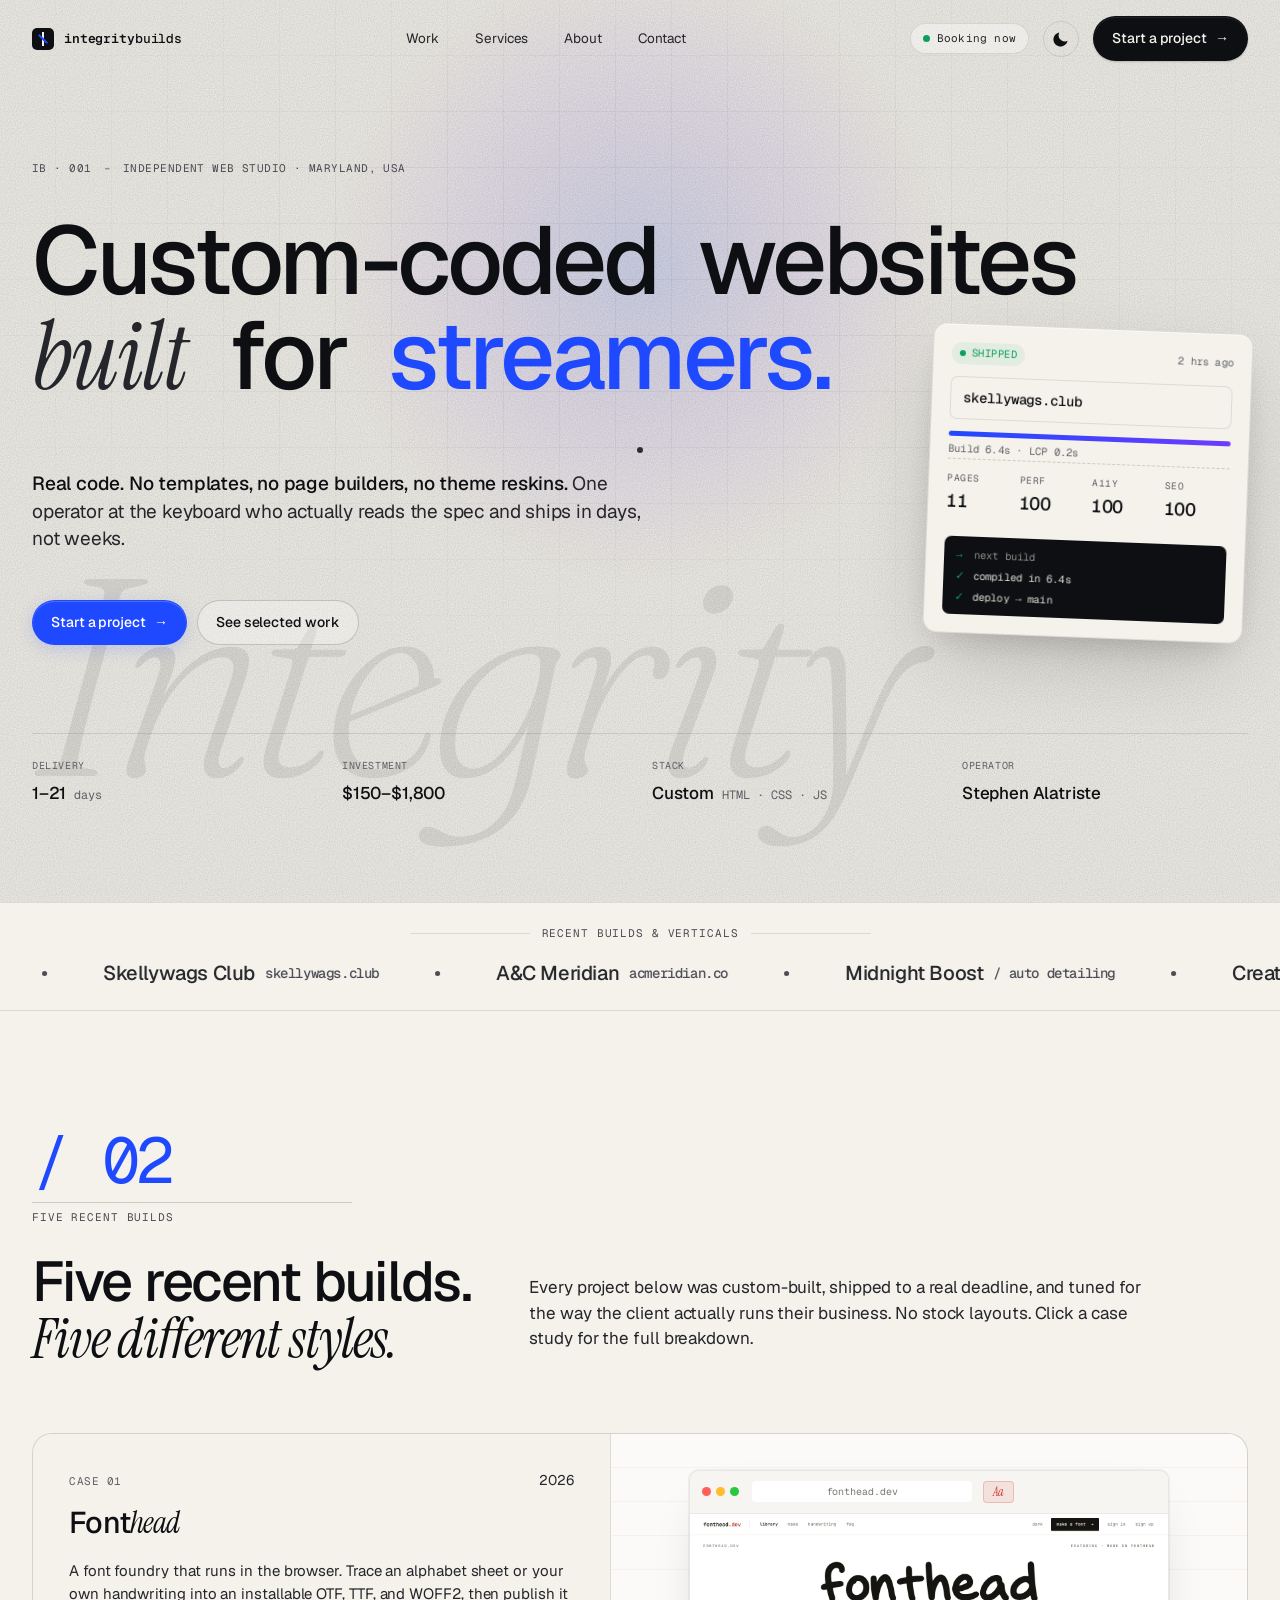
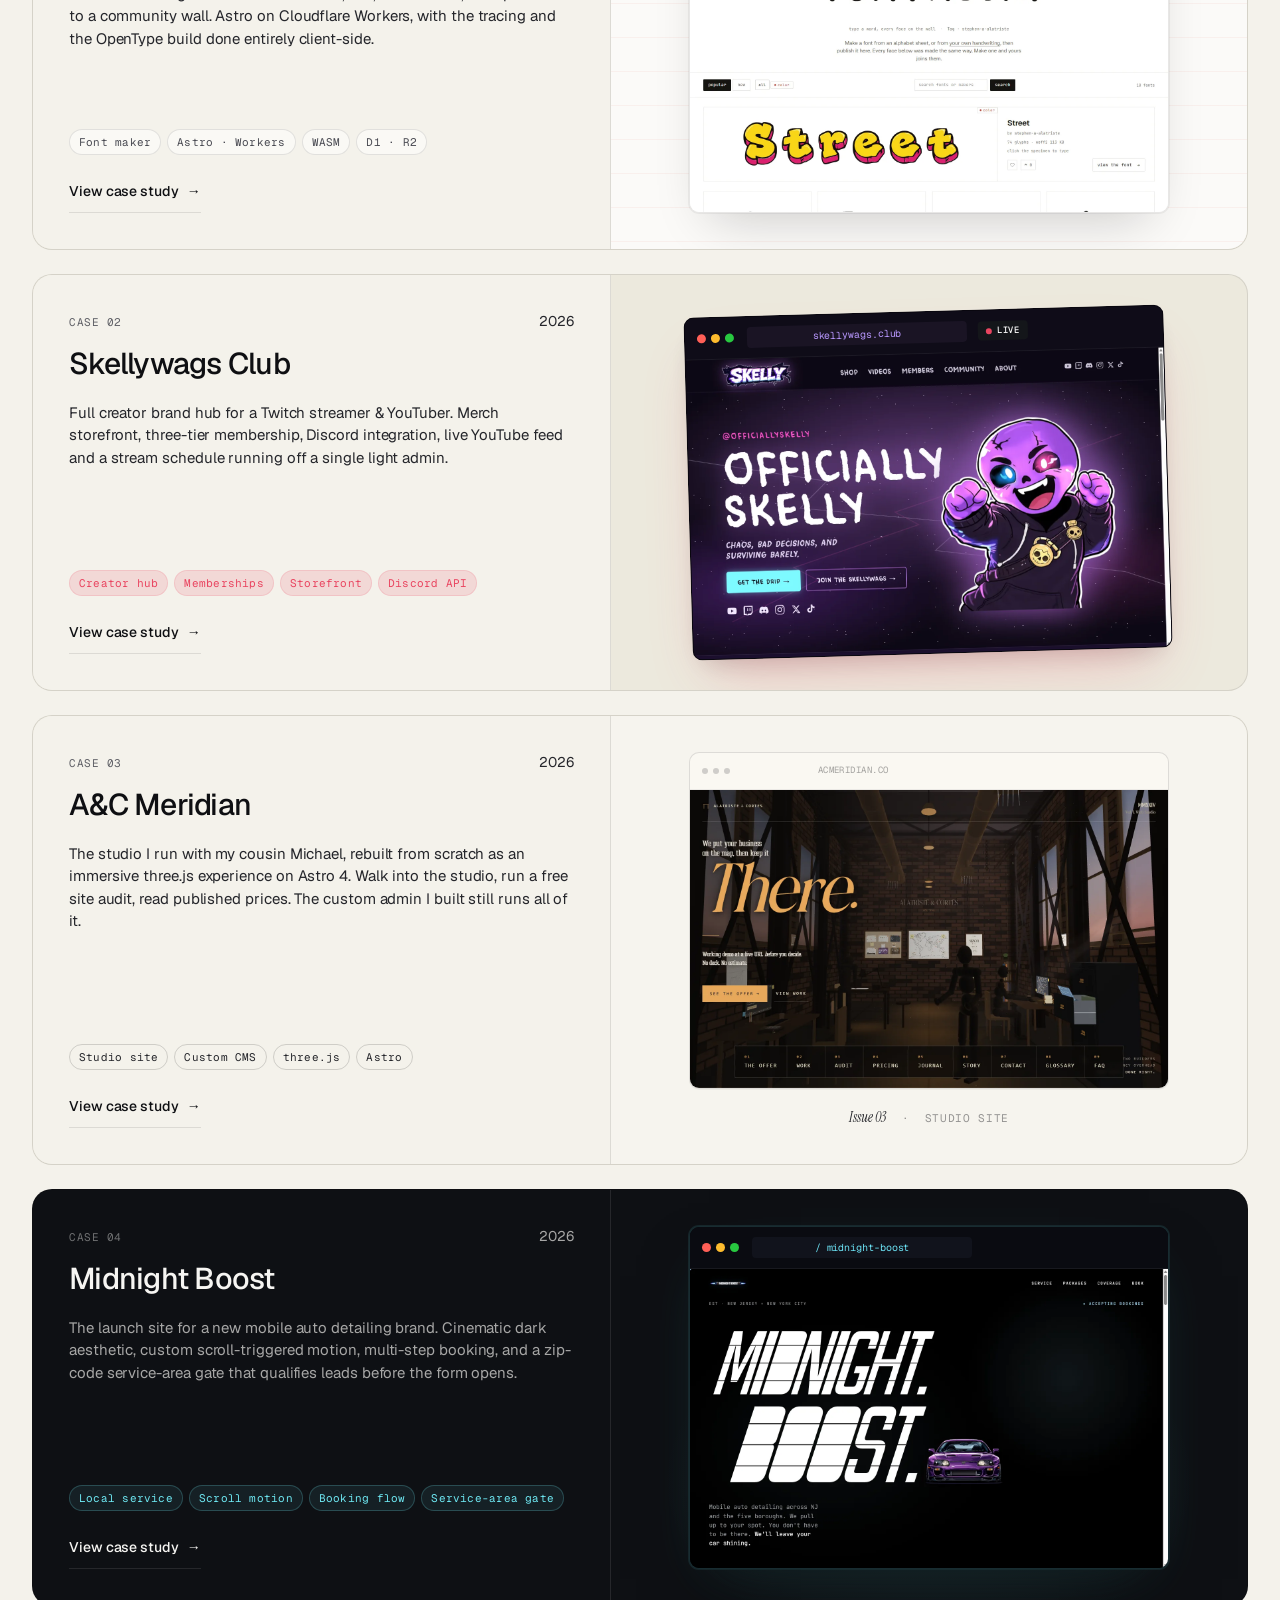
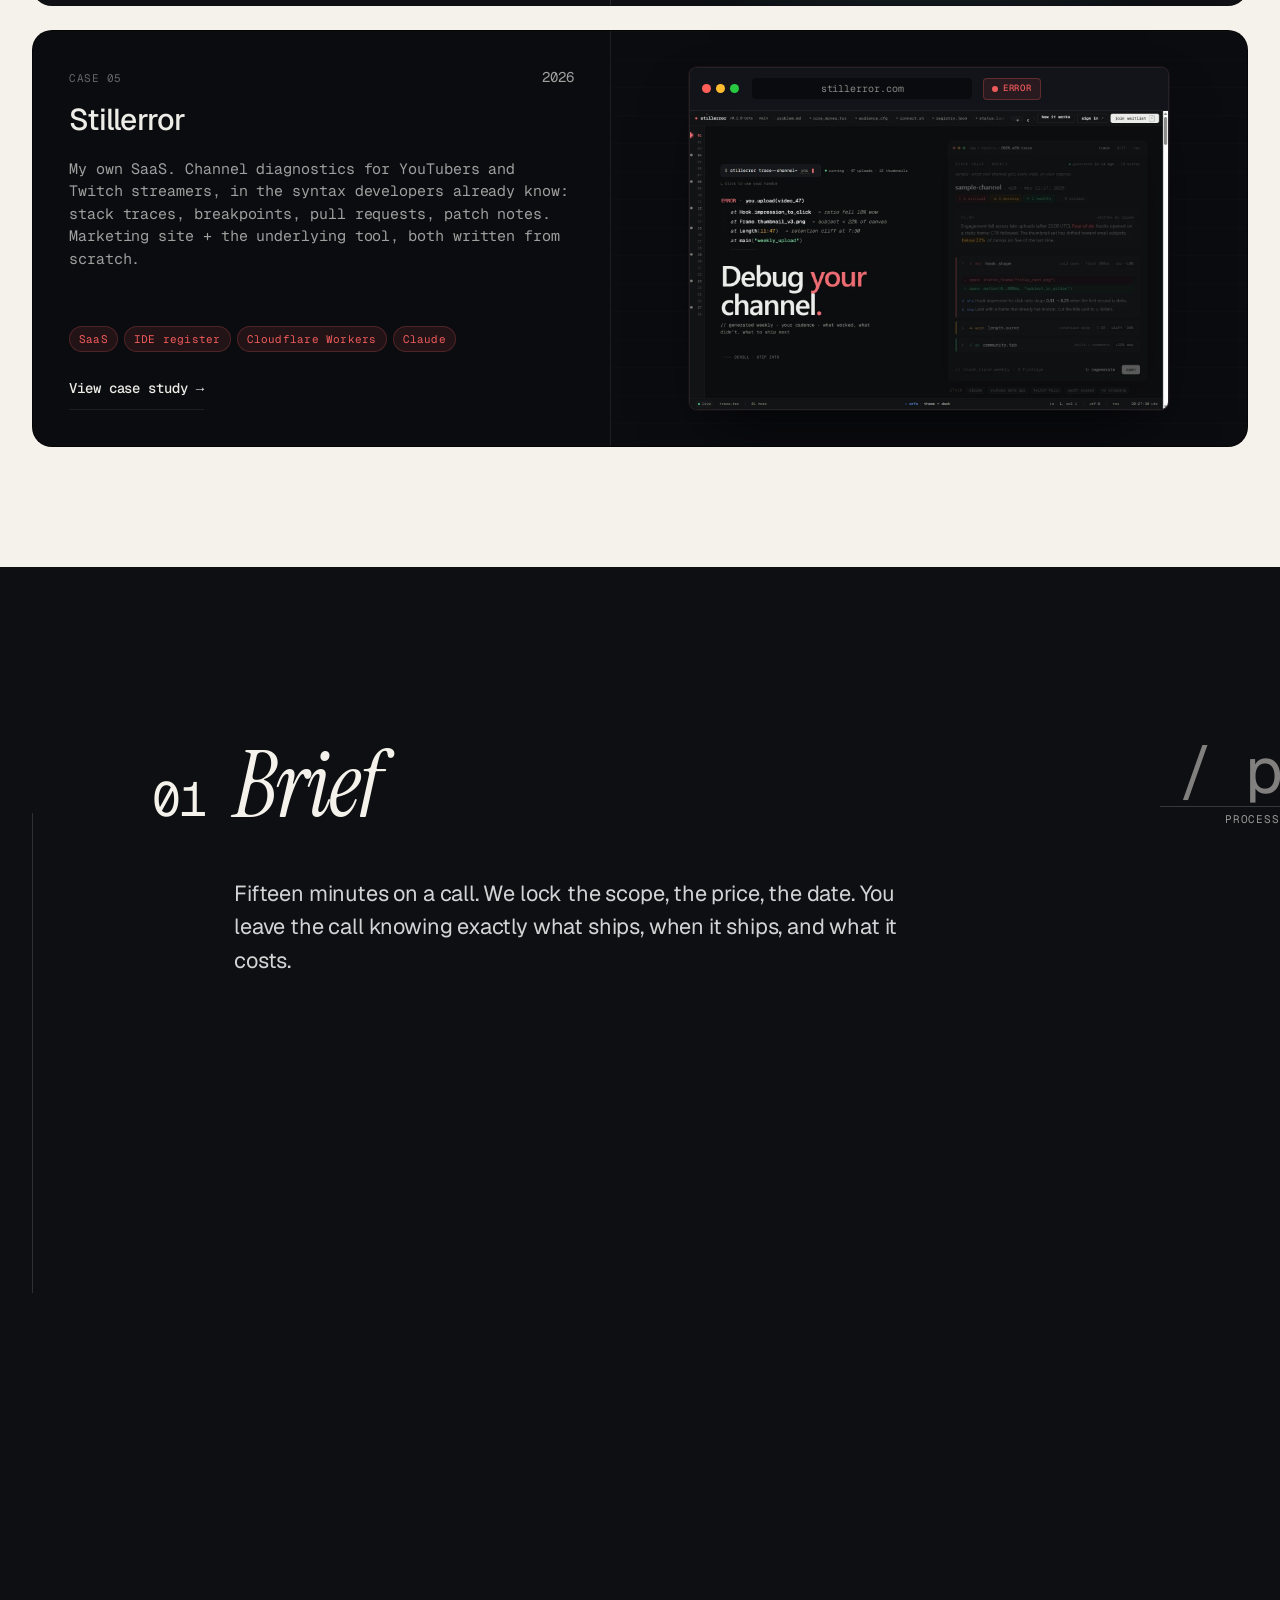
==== commit 7d723c68: "Add Fonthead case study as Case 01, renumber the work lineup New work/fonthead.html (the in-browser " ====
--- a/index.html
+++ b/index.html
@@ -213,6 +213,8 @@
       <div class="label">Recent builds &amp; verticals</div>
     </div>
     <div class="marquee">
+      <span class="marquee-item">Fonthead <span class="domain">fonthead.dev</span></span>
+      <span class="marquee-item"><span class="dot"></span></span>
       <span class="marquee-item">Skellywags Club <span class="domain">skellywags.club</span></span>
       <span class="marquee-item"><span class="dot"></span></span>
       <span class="marquee-item">A&amp;C Meridian <span class="domain">acmeridian.co</span></span>
@@ -226,6 +228,8 @@
       <span class="marquee-item">Local service businesses</span>
       <span class="marquee-item"><span class="dot"></span></span>
       <!-- duplicate for seamless loop -->
+      <span class="marquee-item">Fonthead <span class="domain">fonthead.dev</span></span>
+      <span class="marquee-item"><span class="dot"></span></span>
       <span class="marquee-item">Skellywags Club <span class="domain">skellywags.club</span></span>
       <span class="marquee-item"><span class="dot"></span></span>
       <span class="marquee-item">A&amp;C Meridian <span class="domain">acmeridian.co</span></span>
@@ -248,9 +252,9 @@
         <div>
           <div class="section-eyebrow">
             <span class="num">/ 02</span>
-            <span class="lbl">Four recent builds</span>
-          </div>
-          <h2>Four recent builds. <span class="serif-italic">Four different styles.</span></h2>
+            <span class="lbl">Five recent builds</span>
+          </div>
+          <h2>Five recent builds. <span class="serif-italic">Five different styles.</span></h2>
         </div>
         <p class="section-desc">
           Every project below was custom-built, shipped to a real deadline, and tuned for the way the
@@ -259,11 +263,47 @@
       </div>
 
       <div class="work-grid">
+        <!-- Fonthead -->
+        <a href="work/fonthead.html" class="work-card work-card-fonthead reveal">
+          <div class="work-card-meta">
+            <div class="work-card-row">
+              <span class="k">Case 01</span>
+              <span class="v">2026</span>
+            </div>
+            <h3 class="work-card-title">Font<span class="serif-italic">head</span></h3>
+            <p class="work-card-summary">
+              A font foundry that runs in the browser. Trace an alphabet sheet or your own
+              handwriting into an installable OTF, TTF, and WOFF2, then publish it to a
+              community wall. Astro on Cloudflare Workers, with the tracing and the OpenType
+              build done entirely client-side.
+            </p>
+            <div class="work-tags">
+              <span class="work-tag">Font maker</span>
+              <span class="work-tag">Astro · Workers</span>
+              <span class="work-tag">WASM</span>
+              <span class="work-tag">D1 · R2</span>
+            </div>
+            <span class="work-card-link">View case study <span class="arrow">→</span></span>
+          </div>
+          <div class="work-card-preview">
+            <div class="preview-window preview-fonthead has-image">
+              <div class="preview-chrome">
+                <span class="dot"></span><span class="dot"></span><span class="dot"></span>
+                <span class="url">fonthead.dev</span>
+                <span class="chrome-pill chrome-pill-spec">Aa</span>
+              </div>
+              <div class="preview-body">
+                <img src="images/work/fonthead.webp" alt="Fonthead community font library home page" loading="eager" decoding="async" fetchpriority="high" width="1440" height="900" />
+              </div>
+            </div>
+          </div>
+        </a>
+
         <!-- Skellywags -->
         <a href="work/skellywags.html" class="work-card work-card-skelly reveal">
           <div class="work-card-meta">
             <div class="work-card-row">
-              <span class="k">Case 01</span>
+              <span class="k">Case 02</span>
               <span class="v">2026</span>
             </div>
             <h3 class="work-card-title">Skellywags Club</h3>
@@ -288,7 +328,7 @@
                 <span class="chrome-pill chrome-pill-live"><span class="chrome-pill-dot"></span>LIVE</span>
               </div>
               <div class="preview-body">
-                <img src="images/work/skellywags.webp" alt="Skellywags Club home page" loading="eager" decoding="async" fetchpriority="high" width="1440" height="900" />
+                <img src="images/work/skellywags.webp" alt="Skellywags Club home page" loading="lazy" decoding="async" width="1440" height="900" />
               </div>
             </div>
           </div>
@@ -298,7 +338,7 @@
         <a href="work/acmeridian.html" class="work-card work-card-meridian reveal">
           <div class="work-card-meta">
             <div class="work-card-row">
-              <span class="k">Case 02</span>
+              <span class="k">Case 03</span>
               <span class="v">2026</span>
             </div>
             <h3 class="work-card-title">A&amp;C Meridian</h3>
@@ -333,7 +373,7 @@
         <a href="work/midnight-boost.html" class="work-card work-card-midnight reveal">
           <div class="work-card-meta">
             <div class="work-card-row">
-              <span class="k">Case 03</span>
+              <span class="k">Case 04</span>
               <span class="v">2026</span>
             </div>
             <h3 class="work-card-title">Midnight Boost</h3>
@@ -367,7 +407,7 @@
         <a href="work/stillerror.html" class="work-card work-card-stillerror reveal">
           <div class="work-card-meta">
             <div class="work-card-row">
-              <span class="k">Case 04</span>
+              <span class="k">Case 05</span>
               <span class="v">2026</span>
             </div>
             <h3 class="work-card-title">Stillerror</h3>
@@ -722,6 +762,7 @@
         </div>
         <div class="footer-col">
           <h3>Case studies</h3>
+          <a href="work/fonthead.html">Fonthead</a>
           <a href="work/skellywags.html">Skellywags Club</a>
           <a href="work/acmeridian.html">A&amp;C Meridian</a>
           <a href="work/midnight-boost.html">Midnight Boost</a>
--- a/styles.css
+++ b/styles.css
@@ -1518,6 +1518,90 @@
   background: var(--se-accent);
   box-shadow: none;
   animation: none;
+}
+
+/* ---------- card treatment 05 · Fonthead (type foundry / library) ----------
+   A bright type-gallery. Where Stillerror is a dark editor pane and Midnight
+   is cinematic, Fonthead is a clean white room where the only colour comes
+   from the fonts themselves. The chrome carries a serif "Aa" specimen pill
+   (not a mono LIVE/ERROR pill), the preview sits on faint baseline rules like
+   ruled specimen paper, and the one accent is Fonthead's own signal red.
+   Different from Meridian (also light): Meridian is warm paper + a serif
+   credit line and no accent; Fonthead is cool gallery white + a red specimen
+   mark + a foundry's quiet, technical calm. */
+.work-card-fonthead {
+  --fh-accent: #D4342A;
+  --fh-accent-soft: rgba(212, 52, 42, 0.10);
+}
+.work-card-fonthead .work-card-preview {
+  background:
+    repeating-linear-gradient(to bottom,
+      transparent 0, transparent 33px,
+      rgba(212, 52, 42, 0.05) 33px, rgba(212, 52, 42, 0.05) 34px),
+    #FBFAF8;
+}
+.work-card-fonthead .preview-window {
+  box-shadow:
+    0 24px 50px -22px rgba(14, 15, 18, 0.22),
+    0 0 0 1px rgba(14, 15, 18, 0.05);
+  border-color: rgba(14, 15, 18, 0.08);
+}
+.work-card-fonthead .preview-chrome {
+  background: #F6F5F2;
+}
+.work-card-fonthead .preview-chrome .url {
+  color: #7A7872;
+}
+.work-card-fonthead .work-tag {
+  background: rgba(255, 255, 255, 0.5);
+  border-color: var(--line);
+  color: var(--ink-3);
+}
+.work-card-fonthead .work-card-link:hover {
+  color: var(--fh-accent);
+  border-color: var(--fh-accent);
+}
+.work-card-fonthead:hover .work-card-link .arrow {
+  color: var(--fh-accent);
+}
+.work-card-fonthead:hover .preview-window {
+  transform: translateY(-6px);
+  box-shadow:
+    0 30px 60px -22px rgba(212, 52, 42, 0.18),
+    0 0 0 1px rgba(212, 52, 42, 0.12);
+}
+
+/* Specimen pill: a serif italic "Aa" where the other cards put LIVE / ERROR.
+   Serif + red against the mono pills elsewhere, so the card reads "foundry"
+   at a glance. No pulse: it is a label, not a live signal. */
+.chrome-pill-spec {
+  background: var(--fh-accent-soft, rgba(212, 52, 42, 0.10));
+  color: var(--fh-accent, #D4342A);
+  border: 1px solid rgba(212, 52, 42, 0.22);
+  font-family: var(--font-serif);
+  font-style: italic;
+  font-size: 12px;
+  letter-spacing: 0;
+  text-transform: none;
+  padding: 1px 9px;
+}
+
+/* Dark theme: the captured screenshot is a real light website, so the window
+   keeps its paper tone (as Meridian does). Only the surround darkens, so the
+   visitor is not blasted with a white rectangle, and the accent warms. */
+[data-theme="dark"] .work-card-fonthead {
+  --fh-accent: #FF6F63;
+  --fh-accent-soft: rgba(255, 111, 99, 0.12);
+}
+[data-theme="dark"] .work-card-fonthead .work-card-preview {
+  background:
+    repeating-linear-gradient(to bottom,
+      transparent 0, transparent 33px,
+      rgba(255, 111, 99, 0.06) 33px, rgba(255, 111, 99, 0.06) 34px),
+    #16140E;
+}
+@media (prefers-reduced-motion: reduce) {
+  .work-card-fonthead:hover .preview-window { transform: none; }
 }
 
 /* ---------- services ---------- */
@@ -2327,6 +2411,7 @@
 .preview-meridian   { view-transition-name: case-meridian; }
 .preview-midnight   { view-transition-name: case-midnight; }
 .preview-stillerror { view-transition-name: case-stillerror; }
+.preview-fonthead   { view-transition-name: case-fonthead; }
 
 ::view-transition-old(case-skelly),
 ::view-transition-new(case-skelly),
@@ -2335,7 +2420,9 @@
 ::view-transition-old(case-midnight),
 ::view-transition-new(case-midnight),
 ::view-transition-old(case-stillerror),
-::view-transition-new(case-stillerror) {
+::view-transition-new(case-stillerror),
+::view-transition-old(case-fonthead),
+::view-transition-new(case-fonthead) {
   animation-duration: 460ms;
   animation-timing-function: cubic-bezier(0.22, 0.61, 0.36, 1);
 }
@@ -2644,6 +2731,13 @@
 .preview-stillerror .preview-chrome { background: #12141A; border-bottom: 1px solid rgba(237, 236, 230, 0.06); }
 .preview-stillerror .preview-chrome .url { background: rgba(0, 0, 0, 0.45); color: rgba(237, 236, 230, 0.55); font-family: var(--font-mono); }
 
+/* Fonthead · type foundry / community library. Light gallery chrome that
+   matches the real white-room site; the captured screenshot is light, so the
+   window keeps its paper tone in both themes (only the surround shifts). */
+.preview-fonthead { background: #FBFAF8; color: var(--ink); }
+.preview-fonthead .preview-chrome { background: #F6F5F2; border-bottom: 1px solid rgba(14, 15, 18, 0.06); }
+.preview-fonthead .preview-chrome .url { background: #fff; color: #7A7872; font-family: var(--font-mono); }
+
 /* ---------- case study page ---------- */
 .cs-hero {
   padding: 140px 0 64px;
@@ -2734,6 +2828,56 @@
   letter-spacing: -0.01em;
 }
 
+/* Specimen strip (Fonthead case study only). Echoes the bordered grid of
+   .cs-meta-row, but every cell shows the same two letters in a different
+   face: the one idea the product is built on, one alphabet rendered as many
+   faces. Built from the site's own type, decorative (aria-hidden in markup),
+   static by design. */
+.cs-specimen-cap {
+  font-family: var(--font-mono);
+  font-size: 11px;
+  letter-spacing: 0.06em;
+  text-transform: uppercase;
+  color: var(--mute);
+  margin: 44px 0 12px;
+}
+.cs-specimen {
+  display: grid;
+  grid-template-columns: repeat(4, 1fr);
+  border: 1px solid var(--line);
+  border-radius: var(--r-lg);
+  overflow: hidden;
+}
+@media (max-width: 720px) { .cs-specimen { grid-template-columns: repeat(2, 1fr); } }
+.cs-specimen-cell {
+  padding: 26px 18px 18px;
+  border-right: 1px solid var(--line);
+  display: flex;
+  flex-direction: column;
+  gap: 14px;
+  align-items: center;
+  text-align: center;
+}
+.cs-specimen-cell:last-child { border-right: none; }
+@media (max-width: 720px) {
+  .cs-specimen-cell:nth-child(2) { border-right: none; }
+  .cs-specimen-cell:nth-child(1),
+  .cs-specimen-cell:nth-child(2) { border-bottom: 1px solid var(--line); }
+}
+.cs-specimen-glyph {
+  font-size: 44px;
+  line-height: 1;
+  color: var(--ink);
+  letter-spacing: -0.01em;
+}
+.cs-specimen-cell .lbl {
+  font-family: var(--font-mono);
+  font-size: 10px;
+  letter-spacing: 0.06em;
+  text-transform: uppercase;
+  color: var(--mute);
+}
+
 .cs-preview-section {
   padding: 24px 0 64px;
 }
